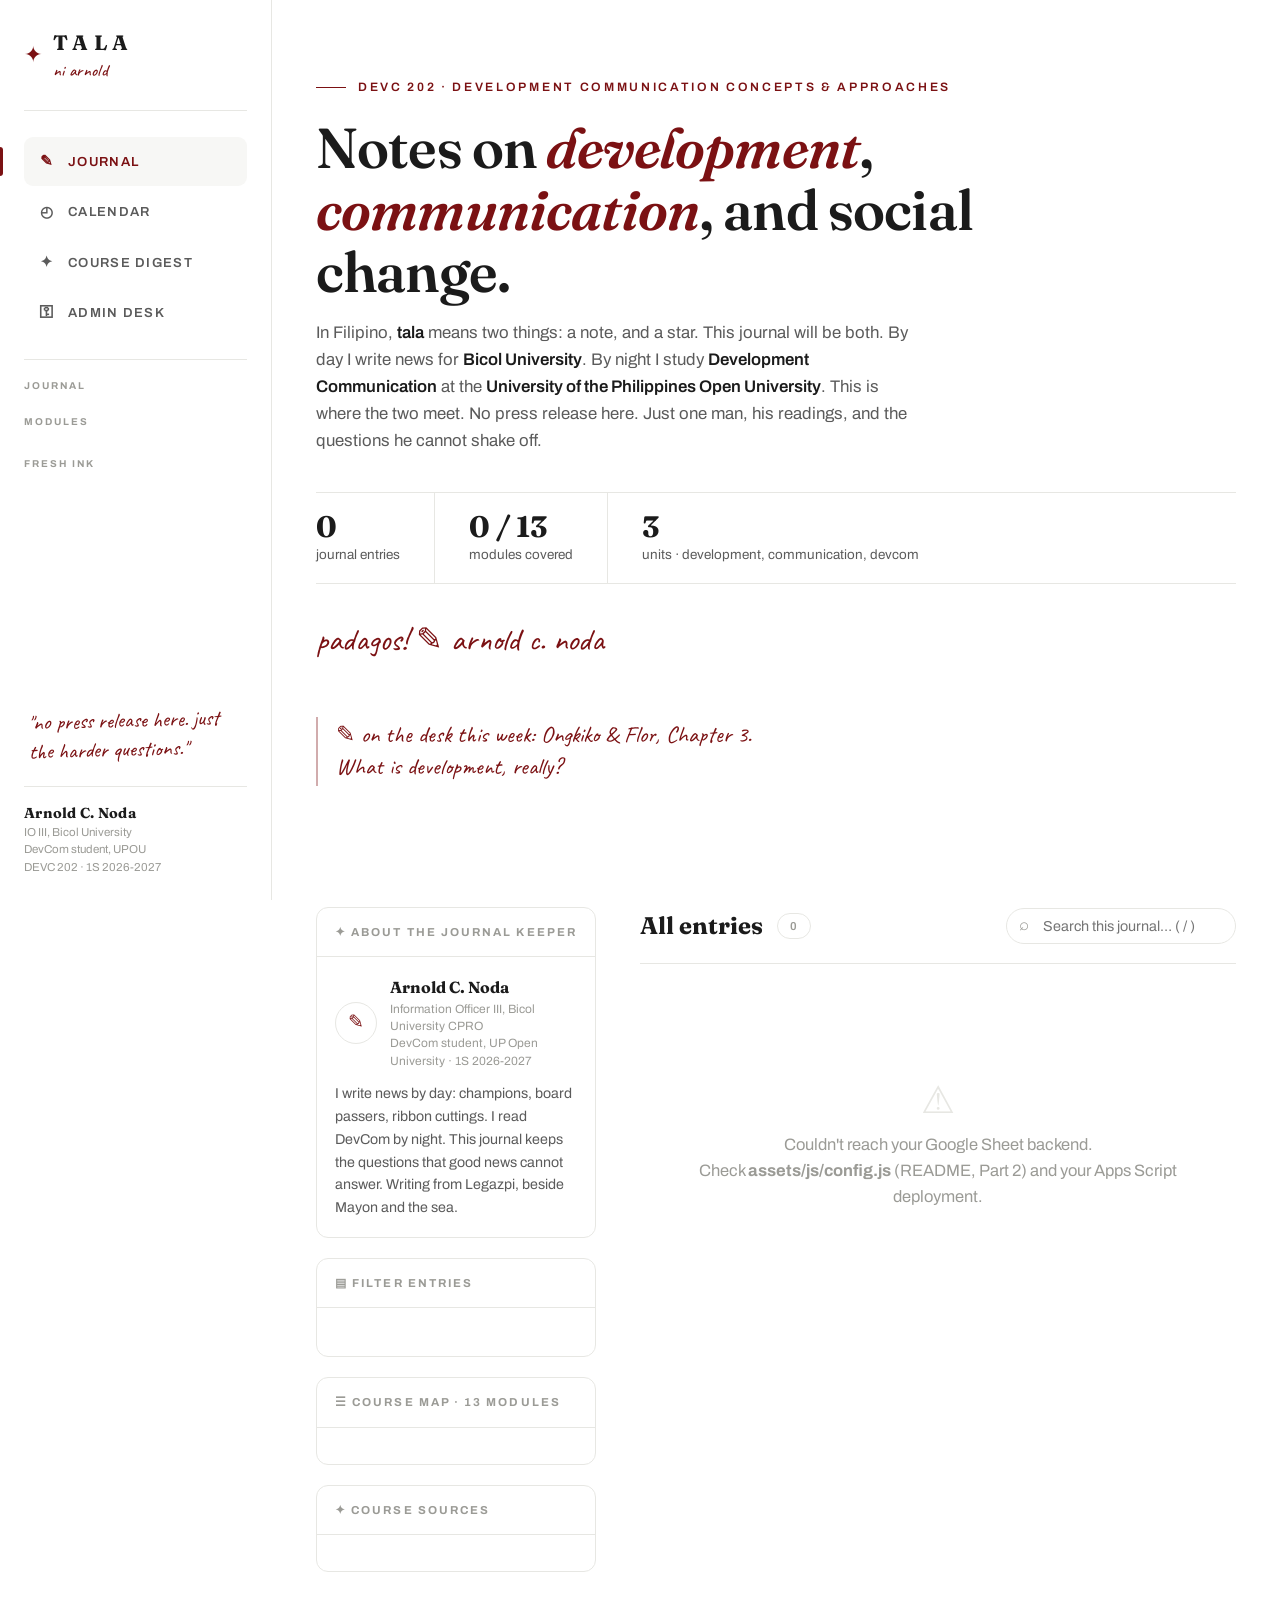
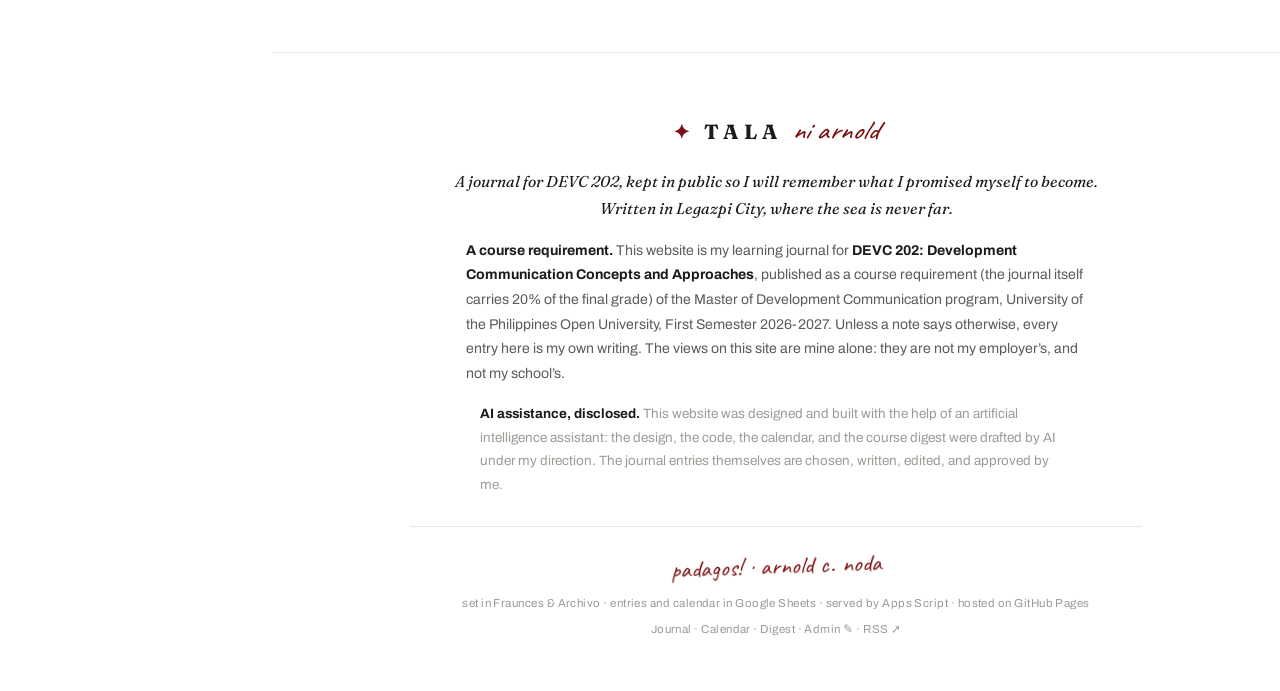
==== index.html @ d60621c0 "Add files via upload" ====
<!DOCTYPE html>
<html lang="en">
<head>
<meta charset="UTF-8">
<meta name="viewport" content="width=device-width, initial-scale=1.0">
<title>TALA ni Arnold · The Learning Journal of Arnold C. Noda</title>
<meta name="description" content="Tala - notes on development, communication and social change. The DEVC 202 learning journal of Arnold C. Noda, DevCom student, UP Open University.">
<meta name="author" content="Arnold C. Noda">
<meta name="theme-color" content="#ffffff">
<meta property="og:type" content="website">
<meta property="og:title" content="TALA ni Arnold · The Learning Journal of Arnold C. Noda">
<meta property="og:description" content="Notes on development, communication and social change. A DEVC 202 journal from Legazpi, beside Mayon and the sea.">
<meta name="twitter:card" content="summary">
<meta name="twitter:title" content="TALA ni Arnold · Arnold C. Noda">
<meta name="twitter:description" content="Notes on development, communication and social change.">
<link rel="icon" href="data:image/svg+xml,%3Csvg xmlns='http://www.w3.org/2000/svg' viewBox='0 0 64 64'%3E%3Ccircle cx='32' cy='32' r='30' fill='%237B1113'/%3E%3Ctext x='32' y='44' font-size='34' text-anchor='middle' fill='%23ffffff'%3E%E2%9C%A6%3C/text%3E%3C/svg%3E">
<link rel="preconnect" href="https://script.google.com">
<link rel="preconnect" href="https://script.googleusercontent.com">
<link rel="preconnect" href="https://fonts.googleapis.com">
<link rel="preconnect" href="https://fonts.gstatic.com" crossorigin>
<link href="https://fonts.googleapis.com/css2?family=Fraunces:ital,opsz,wght@0,9..144,400;0,9..144,600;0,9..144,700;1,9..144,400;1,9..144,600&family=Archivo:wght@400;500;600;700&family=Caveat:wght@500;700&display=swap" rel="stylesheet">
<link rel="stylesheet" href="assets/css/style.css">
</head>
<body>

<div id="reader-progress" class="hidden"><i id="reader-progress-bar"></i></div>

<!-- ================= PERMANENT LEFT SIDEBAR ================= -->
<aside class="rail">
  <a class="wordmark" href="#/">
    <span class="star">✦</span>
    <span>
      <span class="name" id="site-name">TALA</span>
      <span class="sub hand" id="rail-sub">ni arnold</span>
    </span>
  </a>

  <nav class="rail-nav">
    <a href="#/" data-view="journal" class="is-active"><span class="icon">✎</span> Journal</a>
    <a href="#/calendar" data-view="calendar"><span class="icon">◴</span> Calendar</a>
    <a href="course.html"><span class="icon">✦</span> Course digest</a>
    <a href="admin.html"><span class="icon">⚿</span> Admin desk</a>
  </nav>

  <div class="rail-mid">
    <div class="rail-label">Journal</div>
    <div id="rail-units"></div>

    <div class="rail-label" style="margin-top:20px">Modules</div>
    <div class="rail-scroll" id="rail-modules"></div>

    <div class="rail-label" style="margin-top:20px">Fresh ink</div>
    <div id="rail-recent"></div>
  </div>

  <div class="rail-quote" id="rail-quote">"no press release here. just the harder questions."</div>

  <div class="rail-foot">
    <b>Arnold C. Noda</b>
    IO III, Bicol University<br>
    DevCom student, UPOU<br>
    DEVC 202 · 1S 2026-2027
  </div>
</aside>

<div class="main">

  <!-- ================= JOURNAL VIEW ================= -->
  <div id="journal-view">
    <div class="page">
      <section class="hero">
        <div class="kicker" id="hero-kicker">DEVC 202 · Development Communication Concepts &amp; Approaches</div>
        <h1 id="hero-title">Notes on <em>development</em>, <em>communication</em>, and social change.</h1>
        <p class="lede" id="hero-lede">
          In Filipino, <strong>tala</strong> means two things: a note, and a star.
          This journal will be both. By day I write news for <strong>Bicol University</strong>.
          By night I study <strong>Development Communication</strong> at the
          <strong>University of the Philippines Open University</strong>. This is where the two meet.
          No press release here. Just one man, his readings, and the questions he cannot shake off.
        </p>
        <div class="hero-meta">
          <div><b id="stat-entries">0</b>journal entries</div>
          <div><b id="stat-modules">0 / 13</b>modules covered</div>
          <div><b>3</b>units · development, communication, devcom</div>
        </div>
        <span class="signature" id="hero-signature">padagos! ✎ arnold c. noda</span>
        <div class="social-row hidden" id="hero-socials"></div>
        <div class="marginalia" style="max-width:460px" id="hero-note">✎ on the desk this week: Ongkiko &amp; Flor, Chapter 3. What is development, really?</div>
      </section>

      <!-- intro video slot: stays empty unless you set one in the admin's Site settings -->
      <div id="intro-video-slot"></div>

      <div class="demo-banner hidden" id="demo-banner">
        <div class="inner">
          ✎ <b>Demo mode.</b> You're seeing the built-in sample entries. Connect your Google
          Sheet backend to publish your own. See <b>README.md</b>, Part 2 (about 10 minutes).
        </div>
      </div>

      <main class="layout">
        <aside class="sidebar">
          <div class="panel about-card" id="about">
            <div class="panel-head">✦ About the journal keeper</div>
            <div class="panel-body">
              <div class="seal-row">
                <div class="seal-dot">✎</div>
                <div>
                  <div class="who" id="about-who">Arnold C. Noda</div>
                  <div class="role" id="about-role">Information Officer III, Bicol University CPRO<br>DevCom student, UP Open University · 1S 2026-2027</div>
                </div>
              </div>
              <span id="about-text">I write news by day: champions, board passers, ribbon cuttings. I read DevCom
              by night. This journal keeps the questions that good news cannot answer.
              Writing from Legazpi, beside Mayon and the sea.</span>
            </div>
          </div>

          <div class="panel">
            <div class="panel-head">▤ Filter entries</div>
            <div class="panel-body">
              <div class="chip-cloud" id="unit-filters"></div>
              <div style="height:12px"></div>
              <div class="chip-cloud" id="category-filters"></div>
            </div>
          </div>

          <div class="panel" id="course-map">
            <div class="panel-head">☰ Course map · 13 modules</div>
            <div class="panel-body" id="course-map-body"></div>
          </div>

          <div class="panel">
            <div class="panel-head">✦ Course sources</div>
            <div class="panel-body">
              <ul class="sources-list" id="sources-list"></ul>
            </div>
          </div>
        </aside>

        <section>
          <div class="entries-head">
            <h2 id="entries-heading">All entries</h2>
            <span class="count-pill" id="count-pill">0</span>
            <span class="cache-note hidden" id="cache-note">offline copy · will refresh when online</span>
            <div class="search-box">
              <input type="search" id="search" placeholder="Search this journal… ( / )" aria-label="Search entries">
            </div>
          </div>
          <div class="entry-grid" id="entry-grid">
            <div class="skel-card"><div class="skel-line w40"></div><div class="skel-line w80 skel-title"></div><div class="skel-line w95"></div><div class="skel-line w60"></div></div>
            <div class="skel-card"><div class="skel-line w40"></div><div class="skel-line w70 skel-title"></div><div class="skel-line w95"></div><div class="skel-line w50"></div></div>
            <div class="skel-card"><div class="skel-line w40"></div><div class="skel-line w75 skel-title"></div><div class="skel-line w90"></div><div class="skel-line w55"></div></div>
          </div>
        </section>
      </main>
    </div>
  </div>

  <!-- ================= CALENDAR VIEW ================= -->
  <main id="calendar-view" class="hidden">
    <div class="page cal-page">
      <div class="cal-title-row">
        <h1 id="cal-title">My calendar</h1>
      </div>
      <p class="cal-sub" id="cal-sub">
        Deadlines, activities, readings, and everything else this semester throws at me.
        <b>Red</b> is a deadline, <b>gold</b> is a TMA, <b>green</b> is an activity,
        <b>gray</b> is personal. Sign in at the <a href="admin.html">admin desk</a> to add your own.
      </p>
      <div id="calendar-root">
        <div class="loading-wrap"><span class="quill">◴</span><br>Drawing the calendar…</div>
      </div>
    </div>
  </main>

  <!-- ================= READER VIEW ================= -->
  <main class="reader hidden" id="reader-view"></main>

  <!-- ================= COLOPHON ================= -->
  <footer class="site-footer simple">
    <div class="fine-wrap">
      <div class="fine-brand"><span class="f-star">✦</span> <b>TALA</b> <em class="f-ni">ni arnold</em>
        <span class="social-row hidden" id="footer-socials"></span>
      </div>
      <p class="fine-line" id="footer-text">A journal for DEVC 202, kept in public so I will remember what I promised
      myself to become. Written in Legazpi City, where the sea is never far.</p>
      <p class="fine-line" id="footer-req">
        <strong>A course requirement.</strong> This website is my learning journal for
        <strong>DEVC 202: Development Communication Concepts and Approaches</strong>, published as a course
        requirement (the journal itself carries 20% of the final grade) of the Master of Development
        Communication program, University of the Philippines Open University, First Semester 2026-2027.
        Unless a note says otherwise, every entry here is my own writing. The views on this site are mine
        alone: they are not my employer&rsquo;s, and not my school&rsquo;s.
      </p>
      <p class="fine-line ai" id="footer-ai">
        <strong>AI assistance, disclosed.</strong> This website was designed and built with the help of an
        artificial intelligence assistant: the design, the code, the calendar, and the course digest were
        drafted by AI under my direction. The journal entries themselves are chosen, written, edited, and
        approved by me.
      </p>
      <div class="fine-legal">
        <span class="foot-sig">padagos! · arnold c. noda</span>
        <span>set in Fraunces &amp; Archivo · entries and calendar in Google Sheets · served by Apps Script · hosted on GitHub Pages</span>
        <span class="fine-links">
          <a href="#/">Journal</a> · <a href="#/calendar">Calendar</a> ·
          <a href="course.html">Digest</a> · <a href="admin.html">Admin ✎</a>
          <a href="#" id="rss-link" class="hidden" target="_blank" rel="noopener">· RSS ➚</a>
        </span>
      </div>
    </div>
  </footer>

</div><!-- /main -->

<div class="toast" id="toast"></div>

<script src="assets/js/config.js"></script>
<script src="assets/js/seed-data.js"></script>
<script src="assets/js/markdown.js"></script>
<script src="assets/js/calendar.js"></script>
<script src="assets/js/journal.js"></script>
</body>
</html>
---- assets/css/style.css ----
/* ==========================================================================
   TALA - the learning journal of Arnold C. Noda
   Minimalist edition v2: white canvas, permanent left rail, calendar.
   ========================================================================== */

:root {
  --maroon:      #7B1113;
  --maroon-dark: #5C0C0E;
  --green:       #2e6b4f;   /* functional: published, activity events */
  --gold:        #b18a3e;   /* functional: drafts, TMA events */

  --paper:       #ffffff;
  --paper-card:  #ffffff;
  --ink:         #1b1b1b;
  --ink-soft:    #5b5b5b;
  --ink-faint:   #9b9b96;
  --rule:        #e7e7e3;
  --wash:        #f7f7f5;

  --serif: 'Fraunces', Georgia, 'Iowan Old Style', 'Times New Roman', serif;
  --sans:  'Archivo', 'Segoe UI', 'Helvetica Neue', Arial, sans-serif;
  --hand:  'Caveat', 'Segoe Script', cursive;

  --radius: 12px;
  --maxw: 1160px;
  --rail-w: 272px;
}

* { box-sizing: border-box; }

html { scroll-behavior: smooth; }

body {
  margin: 0;
  color: var(--ink);
  font-family: var(--sans);
  font-size: 16.5px;
  line-height: 1.6;
  background: var(--paper);
  min-height: 100vh;
  -webkit-font-smoothing: antialiased;
}

img { max-width: 100%; }

::selection { background: rgba(123,17,19,.12); }

a { color: var(--maroon); text-decoration-color: rgba(123,17,19,.3); }
a:hover { color: var(--maroon-dark); text-decoration-color: currentColor; }

/* ==========================================================================
   PERMANENT LEFT RAIL
   ========================================================================== */
.rail {
  position: fixed;
  top: 0; left: 0; bottom: 0;
  width: var(--rail-w);
  background: var(--paper);
  border-right: 1px solid var(--rule);
  display: flex;
  flex-direction: column;
  padding: 26px 24px 24px;
  z-index: 60;
  overflow-y: auto;
  scrollbar-width: thin;
  scrollbar-color: var(--rule) transparent;
}
.main { margin-left: var(--rail-w); min-width: 0; }

.rail .wordmark {
  display: flex;
  align-items: center;
  gap: 11px;
  text-decoration: none;
  color: var(--ink);
  padding-bottom: 26px;
  border-bottom: 1px solid var(--rule);
}
.rail .wordmark .star { font-size: 22px; color: var(--maroon); line-height: 1; }
.rail .wordmark .name {
  font-family: var(--serif);
  font-weight: 700;
  font-size: 1.3rem;
  letter-spacing: .26em;
  display: block;
}
.rail .wordmark .sub {
  display: block;
  font-size: .6rem;
  letter-spacing: .12em;
  text-transform: uppercase;
  color: var(--ink-faint);
  margin-top: 3px;
}

.rail-nav { display: flex; flex-direction: column; gap: 2px; margin-top: 26px; }
.rail-nav a {
  display: flex;
  align-items: center;
  gap: 12px;
  text-decoration: none;
  color: var(--ink-soft);
  font-size: .82rem;
  letter-spacing: .1em;
  text-transform: uppercase;
  font-weight: 600;
  padding: 12px 14px;
  border-radius: 9px;
  position: relative;
  transition: color .15s ease, background .15s ease;
}
.rail-nav a .icon { width: 18px; text-align: center; font-size: .95rem; }
.rail-nav a:hover { color: var(--maroon); background: var(--wash); }
.rail-nav a.is-active { color: var(--maroon); background: var(--wash); }
.rail-nav a.is-active::before {
  content: '';
  position: absolute;
  left: -24px; top: 10px; bottom: 10px;
  width: 3px;
  background: var(--maroon);
  border-radius: 0 3px 3px 0;
}
.rail-nav a.admin-link { color: var(--maroon); }

.rail-quote {
  margin-top: auto;
  padding-top: 26px;
  font-family: var(--hand);
  font-size: 1.35rem;
  color: var(--maroon);
  transform: rotate(-1.5deg);
  line-height: 1.35;
  padding-left: 4px;
}

.rail-foot {
  margin-top: 22px;
  padding-top: 16px;
  border-top: 1px solid var(--rule);
  font-size: .72rem;
  color: var(--ink-faint);
  line-height: 1.5;
}
.rail-foot b {
  display: block;
  font-family: var(--serif);
  font-size: .9rem;
  color: var(--ink);
  letter-spacing: .02em;
}

/* --------------------------------------------------------------------------
   Rail navigation sections (units, modules, recent entries)
   -------------------------------------------------------------------------- */
.rail-mid {
  margin-top: 22px;
  padding-top: 18px;
  border-top: 1px solid var(--rule);
}
.rail-label {
  font-size: .62rem;
  letter-spacing: .2em;
  text-transform: uppercase;
  color: var(--ink-faint);
  font-weight: 700;
  margin-bottom: 7px;
}
.rail-link {
  display: flex;
  align-items: baseline;
  gap: 9px;
  width: calc(100% + 16px);
  margin: 0 -8px;
  text-align: left;
  background: none;
  border: none;
  padding: 5px 8px;
  border-radius: 7px;
  font-family: var(--sans);
  font-size: .84rem;
  color: var(--ink-soft);
  cursor: pointer;
  transition: background .12s ease, color .12s ease;
}
.rail-link:hover { background: var(--wash); color: var(--ink); }
.rail-link.is-active { background: var(--wash); color: var(--maroon); font-weight: 600; }
.rail-link .mnum {
  font-family: var(--serif);
  font-weight: 700;
  font-size: .76rem;
  color: var(--ink-faint);
  min-width: 16px;
  text-align: right;
}
.rail-link.is-active .mnum { color: var(--maroon); }
.rail-link .rn { margin-left: auto; font-size: .68rem; color: var(--maroon); font-weight: 700; }
.rail-unit-mini {
  font-size: .58rem;
  letter-spacing: .17em;
  text-transform: uppercase;
  color: var(--ink-faint);
  font-weight: 700;
  margin: 10px 0 3px;
}
.rail-unit-mini:first-child { margin-top: 0; }
.rail-scroll {
  max-height: 34vh;
  overflow-y: auto;
  margin: 0 -8px;
  padding: 0 8px;
  scrollbar-width: thin;
  scrollbar-color: var(--rule) transparent;
}
.rail-scroll::-webkit-scrollbar { width: 4px; }
.rail-scroll::-webkit-scrollbar-thumb { background: var(--rule); border-radius: 4px; }
.rail-recent-item {
  display: block;
  text-decoration: none;
  padding: 8px 0;
  border-bottom: 1px solid var(--rule);
}
.rail-recent-item:last-child { border-bottom: none; }
.rail-recent-item .t {
  font-family: var(--serif);
  font-size: .87rem;
  font-weight: 600;
  color: var(--ink);
  line-height: 1.35;
  display: block;
  transition: color .12s ease;
}
.rail-recent-item:hover .t { color: var(--maroon); }
.rail-recent-item .d { font-size: .68rem; color: var(--ink-faint); }
.rail-recent-empty { font-size: .78rem; color: var(--ink-faint); }

/* --------------------------------------------------------------------------
   Content column
   -------------------------------------------------------------------------- */
.page {
  max-width: var(--maxw);
  margin: 0 auto;
  padding: 0 44px;
}
@media (max-width: 1200px) { .page { padding: 0 28px; } }

/* --------------------------------------------------------------------------
   Hero
   -------------------------------------------------------------------------- */
.hero { padding: 78px 0 44px; }
.hero .kicker {
  font-size: .76rem;
  letter-spacing: .22em;
  text-transform: uppercase;
  color: var(--maroon);
  font-weight: 600;
  display: flex;
  align-items: center;
  gap: 12px;
}
.hero .kicker::before {
  content: '';
  width: 30px; height: 1px;
  background: var(--maroon);
  display: inline-block;
}
.hero h1 {
  font-family: var(--serif);
  font-weight: 600;
  font-size: clamp(2.4rem, 4.4vw, 3.6rem);
  line-height: 1.1;
  margin: 20px 0 14px;
  max-width: 19ch;
  letter-spacing: -0.015em;
}
.hero h1 em { color: var(--maroon); font-style: italic; }
.hero .lede { max-width: 60ch; color: var(--ink-soft); font-size: 1.05rem; }
.hero .lede strong { color: var(--ink); font-weight: 600; }
.hero-meta {
  display: flex;
  flex-wrap: wrap;
  margin-top: 38px;
  border-top: 1px solid var(--rule);
  border-bottom: 1px solid var(--rule);
}
.hero-meta > div {
  padding: 18px 34px 18px 0;
  margin-right: 34px;
  border-right: 1px solid var(--rule);
  font-size: .84rem;
  color: var(--ink-soft);
}
.hero-meta > div:last-child { border-right: none; margin-right: 0; }
.hero-meta b {
  display: block;
  font-family: var(--serif);
  font-size: 1.85rem;
  font-weight: 700;
  color: var(--ink);
  line-height: 1.1;
}
.signature {
  font-family: var(--hand);
  font-size: 2rem;
  color: var(--maroon);
  margin-top: 30px;
  transform: rotate(-2deg);
  display: inline-block;
}

/* demo-mode notice */
.demo-banner { margin: 0 0 10px; }
.demo-banner .inner {
  border: 1px dashed #d8cba4;
  border-radius: 10px;
  padding: 12px 18px;
  font-size: .87rem;
  color: #7a6a3c;
  background: var(--paper);
}
.demo-banner b { color: #5d5028; }

/* --------------------------------------------------------------------------
   Journal layout (filters + entries)
   -------------------------------------------------------------------------- */
.layout {
  margin: 26px 0 80px;
  display: grid;
  grid-template-columns: 280px 1fr;
  gap: 44px;
  align-items: start;
}
@media (max-width: 1050px) { .layout { grid-template-columns: 1fr; } }

.panel {
  background: var(--paper-card);
  border: 1px solid var(--rule);
  border-radius: var(--radius);
}
.panel .panel-head {
  padding: 15px 18px;
  border-bottom: 1px solid var(--rule);
  font-size: .72rem;
  letter-spacing: .18em;
  text-transform: uppercase;
  font-weight: 700;
  color: var(--ink-faint);
  display: flex;
  align-items: center;
  gap: 8px;
}
.panel .panel-body { padding: 18px; }

.sidebar { display: grid; gap: 20px; position: sticky; top: 30px; }
@media (max-width: 1050px) { .sidebar { position: static; } }

.unit-block + .unit-block { margin-top: 16px; padding-top: 14px; border-top: 1px solid var(--rule); }
.unit-block .unit-title {
  font-family: var(--serif);
  font-weight: 600;
  font-size: .95rem;
  color: var(--ink);
  margin-bottom: 8px;
  display: flex;
  justify-content: space-between;
  align-items: baseline;
}
.unit-block .unit-title .count { font-family: var(--sans); font-size: .68rem; color: var(--ink-faint); font-weight: 600; }
.module-row {
  display: flex;
  align-items: baseline;
  gap: 10px;
  padding: 6px 8px;
  margin: 0 -8px;
  border-radius: 8px;
  font-size: .85rem;
  color: var(--ink-soft);
  cursor: pointer;
  border: none;
  background: none;
  width: calc(100% + 16px);
  text-align: left;
  transition: background .12s ease, color .12s ease;
}
.module-row:hover { background: var(--wash); color: var(--ink); }
.module-row.is-active { background: var(--wash); color: var(--maroon); font-weight: 600; }
.module-row .mnum { font-family: var(--serif); font-weight: 700; color: var(--ink-faint); min-width: 20px; text-align: right; }
.module-row.is-active .mnum { color: var(--maroon); }
.module-row .has-notes { color: var(--maroon); font-weight: 600; }

.chip-cloud { display: flex; flex-wrap: wrap; gap: 8px; }
.chip {
  border: 1px solid var(--rule);
  background: var(--paper);
  color: var(--ink-soft);
  font-size: .76rem;
  padding: 5px 13px;
  border-radius: 999px;
  cursor: pointer;
  transition: all .12s ease;
  font-family: var(--sans);
}
.chip:hover { border-color: var(--ink-faint); color: var(--ink); }
.chip.is-active { border-color: var(--maroon); color: var(--maroon); font-weight: 600; }

.sources-list { margin: 0; padding-left: 0; list-style: none; }
.sources-list li { font-size: .83rem; color: var(--ink-soft); padding: 9px 0 9px 22px; border-bottom: 1px solid var(--rule); position: relative; }
.sources-list li:last-child { border-bottom: none; }
.sources-list li::before { content: '✦'; position: absolute; left: 2px; top: 9px; color: var(--maroon); font-size: .7rem; }
.sources-list .note { display: block; font-size: .75rem; color: var(--ink-faint); margin-top: 2px; }

.about-card .panel-body { font-size: .89rem; color: var(--ink-soft); }
.seal-row { display: flex; gap: 13px; align-items: center; margin-bottom: 12px; }
.seal-dot {
  width: 42px; height: 42px; flex: none;
  border-radius: 50%;
  border: 1px solid var(--rule);
  color: var(--maroon);
  display: grid; place-items: center;
  font-size: 19px;
}
.about-card .who { font-family: var(--serif); font-weight: 700; color: var(--ink); font-size: 1rem; }
.about-card .role { font-size: .75rem; color: var(--ink-faint); line-height: 1.45; }

/* --------------------------------------------------------------------------
   Entries
   -------------------------------------------------------------------------- */
.entries-head {
  display: flex;
  align-items: center;
  gap: 14px;
  flex-wrap: wrap;
  margin-bottom: 26px;
  padding-bottom: 18px;
  border-bottom: 1px solid var(--rule);
}
.entries-head h2 { font-family: var(--serif); font-size: 1.5rem; margin: 0; font-weight: 700; }
.entries-head .count-pill {
  font-size: .72rem;
  color: var(--ink-faint);
  padding: 3px 12px;
  border: 1px solid var(--rule);
  border-radius: 999px;
  letter-spacing: .08em;
  font-weight: 600;
}
.search-box { margin-left: auto; position: relative; }
.search-box input {
  font-family: var(--sans);
  font-size: .9rem;
  padding: 9px 14px 9px 36px;
  border-radius: 999px;
  border: 1px solid var(--rule);
  background: var(--paper);
  width: 230px;
  color: var(--ink);
  outline: none;
  transition: border-color .15s ease;
}
.search-box input:focus { border-color: var(--maroon); }
.search-box::before {
  content: '⌕';
  position: absolute;
  left: 13px; top: 50%;
  transform: translateY(-52%);
  color: var(--ink-faint);
  font-size: 1.05rem;
}

.entry-grid { display: grid; gap: 34px; }

.entry-card {
  display: block;
  text-decoration: none;
  color: inherit;
  padding-bottom: 30px;
  border-bottom: 1px solid var(--rule);
}
.entry-card:last-child { border-bottom: none; padding-bottom: 6px; }
.entry-card:hover h3 { color: var(--maroon); }

.entry-card .meta-row {
  display: flex;
  gap: 16px;
  flex-wrap: wrap;
  align-items: baseline;
  font-size: .72rem;
  letter-spacing: .07em;
  text-transform: uppercase;
  margin-bottom: 10px;
}
.badge { font-weight: 700; letter-spacing: .07em; }
.badge.unit     { color: var(--maroon); }
.badge.module   { color: var(--ink-soft); font-weight: 500; }
.badge.category { color: var(--ink-soft); font-weight: 500; }
.badge.draft    { color: var(--ink-faint); }
.entry-card .date { color: var(--ink-faint); margin-left: auto; font-weight: 500; letter-spacing: normal; }

.entry-card h3 {
  font-family: var(--serif);
  font-size: 1.55rem;
  font-weight: 700;
  line-height: 1.25;
  margin: 0 0 8px;
  letter-spacing: -0.008em;
  transition: color .15s ease;
}
.entry-card .excerpt { color: var(--ink-soft); font-size: .95rem; margin: 0 0 12px; max-width: 68ch; }
.entry-card .foot { display: flex; align-items: center; gap: 10px; font-size: .78rem; color: var(--ink-faint); }
.entry-card .foot .tags { display: flex; gap: 8px; flex-wrap: wrap; }
.entry-card .foot .tag::before { content: '#'; margin-right: 1px; }
.entry-card .read-more { margin-left: auto; color: var(--maroon); font-weight: 600; letter-spacing: .03em; }

.empty-state { text-align: center; padding: 80px 30px; color: var(--ink-faint); border: none; }
.empty-state .big { font-size: 2.4rem; color: var(--rule); }

/* --------------------------------------------------------------------------
   Reader view
   -------------------------------------------------------------------------- */
.reader { max-width: 720px; margin: 0 auto; padding: 60px 24px 90px; }
.reader .back-link {
  display: inline-flex;
  gap: 8px;
  align-items: center;
  font-size: .78rem;
  letter-spacing: .1em;
  text-transform: uppercase;
  font-weight: 700;
  color: var(--ink-faint);
  text-decoration: none;
  margin-bottom: 30px;
  transition: color .15s ease;
}
.reader .back-link:hover { color: var(--maroon); }
.reader h1.title {
  font-family: var(--serif);
  font-size: clamp(2rem, 3.8vw, 2.8rem);
  font-weight: 700;
  line-height: 1.15;
  margin: 16px 0 10px;
  letter-spacing: -0.012em;
}
.reader .meta-row {
  display: flex; flex-wrap: wrap;
  gap: 16px; align-items: baseline;
  font-size: .73rem; text-transform: uppercase;
  letter-spacing: .07em; color: var(--ink-faint);
  padding-bottom: 28px;
  border-bottom: 1px solid var(--rule);
}
.reader-body {
  font-family: var(--serif);
  font-size: 1.14rem;
  line-height: 1.88;
  color: #262626;
  margin-top: 34px;
}
.reader-body > p:first-of-type::first-letter {
  font-size: 3.5em;
  float: left;
  line-height: .78;
  padding: 7px 10px 0 0;
  color: var(--maroon);
  font-weight: 700;
}
.reader-body h3, .reader-body h4, .reader-body h5 { font-family: var(--serif); color: var(--ink); margin: 1.8em 0 .5em; line-height: 1.3; }
.reader-body blockquote {
  margin: 2em 0;
  padding: 0 0 0 22px;
  border-left: 2px solid var(--maroon);
  color: var(--ink-soft);
  font-style: italic;
}
.reader-body blockquote p { margin: .4em 0; }
.reader-body ul { padding-left: 1.4em; }
.reader-body li { margin: .35em 0; }
.reader-body code { font-family: 'SF Mono', Menlo, Consolas, monospace; font-size: .85em; background: var(--wash); padding: 2px 6px; border-radius: 6px; }
.reader-body hr { border: none; border-top: 1px solid var(--rule); margin: 2.6em 0; }
.reader-body img { border-radius: 8px; }

.marginalia {
  font-family: var(--hand);
  font-size: 1.45rem;
  color: var(--maroon);
  border-left: 2px solid rgba(123,17,19,.35);
  padding: 2px 0 2px 18px;
  transform: rotate(-.5deg);
  margin: 2.2em 0;
  line-height: 1.4;
}
.reader .tags-row { margin-top: 30px; padding-top: 18px; border-top: 1px solid var(--rule); font-size: .82rem; color: var(--ink-faint); }
.reader .tags-row .tag { margin-right: 12px; }
.reader .tags-row .tag::before { content: '#'; }

/* ==========================================================================
   CALENDAR VIEW
   ========================================================================== */
.cal-page { padding: 60px 0 90px; }
.cal-title-row { display: flex; align-items: baseline; gap: 16px; flex-wrap: wrap; margin-bottom: 6px; }
.cal-title-row h1 { font-family: var(--serif); font-size: 2.1rem; margin: 0; font-weight: 700; letter-spacing: -0.01em; }
.cal-sub { color: var(--ink-soft); font-size: .92rem; max-width: 62ch; }
.cal-sub b { color: var(--ink); }

.cal-wrap {
  display: grid;
  grid-template-columns: 1fr 310px;
  gap: 40px;
  margin-top: 30px;
  align-items: start;
}
@media (max-width: 1050px) { .cal-wrap { grid-template-columns: 1fr; } }

.cal-toolbar { display: flex; align-items: center; gap: 8px; margin-bottom: 14px; }
.cal-toolbar .month-label { font-family: var(--serif); font-size: 1.3rem; font-weight: 700; margin: 0 8px 0 0; }
.cal-nav-btn {
  width: 34px; height: 34px;
  display: grid; place-items: center;
  border: 1px solid var(--rule);
  background: var(--paper);
  border-radius: 8px;
  cursor: pointer;
  color: var(--ink-soft);
  font-size: 1rem;
  transition: all .12s ease;
}
.cal-nav-btn:hover { border-color: var(--maroon); color: var(--maroon); }
.cal-today-btn { margin-left: auto; }

.cal-legend { display: flex; gap: 16px; flex-wrap: wrap; margin: 12px 0 0; font-size: .72rem; color: var(--ink-faint); }
.cal-legend span { display: inline-flex; align-items: center; gap: 6px; }
.legend-dot { width: 9px; height: 9px; border-radius: 3px; display: inline-block; }

.cal-grid {
  border-top: 1px solid var(--rule);
  border-left: 1px solid var(--rule);
  display: grid;
  grid-template-columns: repeat(7, 1fr);
}
.cal-dow {
  font-size: .66rem;
  letter-spacing: .16em;
  text-transform: uppercase;
  color: var(--ink-faint);
  font-weight: 700;
  padding: 10px 8px;
  border-right: 1px solid var(--rule);
  border-bottom: 1px solid var(--rule);
  text-align: center;
  background: var(--wash);
}
.cal-day {
  min-height: 96px;
  padding: 7px 7px 6px;
  border-right: 1px solid var(--rule);
  border-bottom: 1px solid var(--rule);
  cursor: pointer;
  position: relative;
  transition: background .12s ease;
}
.cal-day:hover { background: var(--wash); }
.cal-day.dim { opacity: .32; }
.cal-day.is-selected { background: var(--wash); box-shadow: inset 0 0 0 1.5px var(--maroon); }
.cal-day .num { font-size: .8rem; color: var(--ink-soft); font-weight: 500; }
.cal-day.is-today .num {
  display: inline-grid;
  place-items: center;
  width: 24px; height: 24px;
  border-radius: 50%;
  background: var(--maroon);
  color: #fff;
  font-weight: 700;
}
.cal-events { margin-top: 5px; display: grid; gap: 3px; }
.ev-pill {
  font-size: .66rem;
  line-height: 1.35;
  padding: 2px 6px;
  border-radius: 5px;
  background: var(--wash);
  border-left: 2.5px solid var(--ink-faint);
  white-space: nowrap;
  overflow: hidden;
  text-overflow: ellipsis;
  color: var(--ink-soft);
}
.cal-day.is-selected .ev-pill { background: #fff; }
.ev-pill.t-deadline { border-left-color: var(--maroon); }
.ev-pill.t-tma      { border-left-color: var(--gold); }
.ev-pill.t-activity { border-left-color: var(--green); }
.ev-pill.t-personal { border-left-color: #7c7c76; }
.ev-more { font-size: .62rem; color: var(--ink-faint); padding-left: 4px; }

/* day panel & upcoming */
.day-panel h3, .upcoming-panel h3 {
  font-family: var(--serif);
  font-size: 1.05rem;
  margin: 0 0 4px;
  font-weight: 700;
}
.day-panel .why, .upcoming-panel .why { font-size: .74rem; color: var(--ink-faint); }
.day-list { display: grid; gap: 10px; margin-top: 16px; }
.ev-item {
  border-left: 2.5px solid var(--ink-faint);
  padding: 4px 0 4px 12px;
  position: relative;
}
.ev-item.t-deadline { border-left-color: var(--maroon); }
.ev-item.t-tma      { border-left-color: var(--gold); }
.ev-item.t-activity { border-left-color: var(--green); }
.ev-item.t-personal { border-left-color: #7c7c76; }
.ev-item .t { font-weight: 600; font-size: .92rem; color: var(--ink); }
.ev-item .n { font-size: .8rem; color: var(--ink-soft); }
.ev-item .meta { font-size: .7rem; color: var(--ink-faint); text-transform: uppercase; letter-spacing: .08em; margin-top: 2px; }
.ev-item .row-actions { margin-top: 6px; }
.ev-none { color: var(--ink-faint); font-size: .87rem; padding: 18px 0; }

.upcoming-panel { margin-top: 26px; }
.up-item { display: flex; gap: 12px; padding: 10px 0; border-bottom: 1px solid var(--rule); font-size: .86rem; align-items: baseline; }
.up-item:last-child { border-bottom: none; }
.up-item .d {
  font-family: var(--serif);
  font-weight: 700;
  color: var(--maroon);
  min-width: 46px;
  text-align: center;
  line-height: 1.15;
}
.up-item .d small { display: block; font-family: var(--sans); font-size: .62rem; letter-spacing: .1em; text-transform: uppercase; color: var(--ink-faint); font-weight: 600; }
.up-item .t { color: var(--ink); font-weight: 500; }
.up-item .ty { font-size: .66rem; color: var(--ink-faint); text-transform: uppercase; letter-spacing: .08em; }

/* event form */
.ev-form { margin-top: 18px; padding-top: 16px; border-top: 1px dashed var(--rule); }
.ev-form .hint-edit { font-size: .76rem; color: var(--ink-faint); margin-bottom: 10px; }
.scope-row { display: flex; align-items: center; gap: 8px; font-size: .82rem; color: var(--ink-soft); margin: 4px 0 12px; }
.scope-row input { width: auto; }
.cal-foot-note { font-size: .74rem; color: var(--ink-faint); margin-top: 18px; }

/* --------------------------------------------------------------------------
   Footer
   -------------------------------------------------------------------------- */
.site-footer { border-top: 1px solid var(--rule); }
.site-footer .wrap {
  max-width: var(--maxw);
  margin: 0 auto;
  padding: 52px 24px 40px;
  display: grid;
  grid-template-columns: 1.4fr 1fr 1fr;
  gap: 38px;
}
@media (max-width: 820px) { .site-footer .wrap { grid-template-columns: 1fr; padding: 44px 28px 36px; } }
.site-footer h4 { font-size: .72rem; letter-spacing: .2em; text-transform: uppercase; color: var(--ink-faint); margin: 0 0 14px; }
.site-footer .brand { font-family: var(--serif); font-size: 1.5rem; font-weight: 700; letter-spacing: .26em; color: var(--ink); }
.site-footer p { font-size: .88rem; color: var(--ink-soft); margin: 12px 0 0; }
.site-footer ul { list-style: none; padding: 0; margin: 0; }
.site-footer li { margin: 8px 0; font-size: .87rem; color: var(--ink-soft); }
.site-footer a { color: var(--ink-soft); text-decoration: none; }
.site-footer a:hover { color: var(--maroon); }
.foot-sig { font-family: var(--hand); font-size: 1.65rem; color: var(--maroon); transform: rotate(-2deg); display: inline-block; margin-top: 16px; }
.colophon { border-top: 1px solid var(--rule); text-align: center; font-size: .72rem; letter-spacing: .05em; color: var(--ink-faint); padding: 16px 24px 22px; }

/* ==========================================================================
   RESPONSIVE: rail becomes a top bar
   ========================================================================== */
@media (max-width: 980px) {
  .rail {
    position: sticky;
    top: 0;
    width: 100%;
    height: auto;
    border-right: none;
    border-bottom: 1px solid var(--rule);
    flex-direction: row;
    align-items: center;
    gap: 18px;
    padding: 12px 18px;
  }
  .rail .wordmark { padding-bottom: 0; border-bottom: none; }
  .rail .wordmark .sub { display: none; }
  .rail .wordmark .name { font-size: 1.1rem; }
  .rail-nav {
    flex-direction: row;
    margin-top: 0;
    margin-left: auto;
    overflow-x: auto;
    scrollbar-width: none;
  }
  .rail-nav::-webkit-scrollbar { display: none; }
  .rail-nav a { padding: 8px 11px; white-space: nowrap; }
  .rail-nav a.is-active::before { display: none; }
  .rail-quote, .rail-foot, .rail-mid { display: none; }
  .rail { overflow-y: visible; }
  .main { margin-left: 0; }
  .page { padding: 0 20px; }
  .hero { padding-top: 48px; }
}

/* ==========================================================================
   ADMIN (admin.html has its own shell, not the rail)
   ========================================================================== */
.admin-shell { max-width: var(--maxw); margin: 0 auto; padding: 40px 24px 90px; }

.login-card { max-width: 420px; margin: 80px auto; text-align: center; padding: 44px 38px; }
.login-card .lock {
  width: 54px; height: 54px;
  margin: 0 auto 20px;
  border-radius: 50%;
  border: 1px solid var(--rule);
  color: var(--maroon);
  display: grid; place-items: center;
  font-size: 23px;
}
.login-card h1 { font-family: var(--serif); font-size: 1.6rem; margin: 0 0 8px; }
.login-card p { color: var(--ink-soft); font-size: .9rem; margin: 0 0 24px; }

.field { text-align: left; margin-bottom: 15px; }
.field label { display: block; font-size: .7rem; font-weight: 700; letter-spacing: .13em; text-transform: uppercase; color: var(--ink-faint); margin-bottom: 7px; }
.field input, .field select, .field textarea {
  width: 100%;
  font-family: var(--sans);
  font-size: .94rem;
  color: var(--ink);
  background: var(--paper);
  border: 1px solid var(--rule);
  border-radius: 9px;
  padding: 10px 13px;
  outline: none;
  transition: border-color .15s ease;
}
.field input:focus, .field select:focus, .field textarea:focus { border-color: var(--maroon); }
.field input[type="checkbox"] { width: auto; }
.field textarea { resize: vertical; line-height: 1.6; font-family: 'SF Mono', Menlo, Consolas, monospace; font-size: .87rem; }
.field .hint { font-size: .73rem; color: var(--ink-faint); margin-top: 6px; }
.field-row { display: grid; grid-template-columns: 1fr 1fr; gap: 14px; }
.field-row.three { grid-template-columns: 1fr 1fr 1fr; }
@media (max-width: 700px) { .field-row, .field-row.three { grid-template-columns: 1fr; } }

.btn {
  font-family: var(--sans);
  font-weight: 600;
  font-size: .82rem;
  letter-spacing: .07em;
  text-transform: uppercase;
  border: 1px solid transparent;
  border-radius: 9px;
  padding: 11px 22px;
  cursor: pointer;
  transition: all .15s ease;
  text-decoration: none;
  display: inline-flex;
  align-items: center;
  gap: 8px;
  background: var(--paper);
}
.btn.maroon { background: var(--maroon); color: #fff; border-color: var(--maroon); }
.btn.maroon:hover { background: var(--maroon-dark); border-color: var(--maroon-dark); }
.btn.green { background: var(--green); color: #fff; border-color: var(--green); }
.btn.green:hover { background: #245a42; }
.btn.ghost { color: var(--ink-soft); border-color: var(--rule); }
.btn.ghost:hover { border-color: var(--maroon); color: var(--maroon); }
.btn.gold { background: var(--paper); color: var(--ink); border-color: var(--rule); }
.btn.gold:hover { border-color: var(--ink); }
.btn.small { padding: 7px 13px; font-size: .72rem; }
.btn:disabled { opacity: .5; cursor: not-allowed; }

.admin-topbar { display: flex; align-items: center; gap: 14px; flex-wrap: wrap; margin-bottom: 26px; }
.admin-topbar h1 { font-family: var(--serif); font-size: 1.7rem; margin: 0; }
.conn-dot { width: 8px; height: 8px; border-radius: 50%; display: inline-block; margin-right: 6px; background: var(--ink-faint); }
.conn-ok .conn-dot { background: var(--green); }
.conn-bad .conn-dot { background: #b0443c; }
.conn-label { font-size: .78rem; color: var(--ink-faint); }
.admin-topbar .spacer { flex: 1; }

.admin-table { width: 100%; border-collapse: collapse; font-size: .89rem; }
.admin-table th { text-align: left; font-size: .66rem; letter-spacing: .15em; text-transform: uppercase; color: var(--ink-faint); padding: 12px 14px; border-bottom: 1px solid var(--rule); }
.admin-table td { padding: 14px; border-bottom: 1px solid var(--rule); vertical-align: middle; }
.admin-table tr:hover td { background: var(--wash); }
.admin-table .t-title { font-family: var(--serif); font-weight: 700; color: var(--ink); }
.admin-table .t-sub { font-size: .75rem; color: var(--ink-faint); }
.status-pill { display: inline-block; font-size: .68rem; font-weight: 700; letter-spacing: .1em; text-transform: uppercase; padding: 4px 12px; border-radius: 999px; cursor: pointer; background: var(--paper); }
.status-pill.published { color: var(--green); border: 1px solid rgba(46,107,79,.4); }
.status-pill.draft { color: var(--ink-faint); border: 1px solid var(--rule); }
.row-actions { display: flex; gap: 8px; }

.editor-grid { display: grid; grid-template-columns: 1.05fr .95fr; gap: 26px; align-items: start; }
@media (max-width: 940px) { .editor-grid { grid-template-columns: 1fr; } }

.md-toolbar { display: flex; gap: 6px; flex-wrap: wrap; margin-bottom: 10px; }
.md-toolbar button { font-family: var(--sans); font-size: .73rem; font-weight: 600; padding: 6px 11px; border-radius: 7px; border: 1px solid var(--rule); background: var(--paper); color: var(--ink-soft); cursor: pointer; }
.md-toolbar button:hover { border-color: var(--maroon); color: var(--maroon); }

.preview-pane .panel-body { font-family: var(--serif); font-size: 1rem; line-height: 1.8; min-height: 300px; }
.preview-pane .panel-body blockquote { border-left: 2px solid var(--maroon); margin: 1.2em 0; padding-left: 16px; font-style: italic; color: var(--ink-soft); }
.preview-pane .placeholder { color: var(--ink-faint); font-style: italic; }

.toast {
  position: fixed;
  bottom: 26px;
  left: 50%;
  transform: translateX(-50%) translateY(20px);
  background: var(--ink);
  color: #fff;
  padding: 12px 24px;
  border-radius: 10px;
  font-size: .86rem;
  opacity: 0;
  pointer-events: none;
  transition: all .25s ease;
  z-index: 99;
}
.toast.show { opacity: 1; transform: translateX(-50%) translateY(0); }
.toast.err { background: #8c2b2b; }

.hidden { display: none !important; }

.spinner { display: inline-block; width: 14px; height: 14px; border: 2px solid rgba(255,255,255,.4); border-top-color: #fff; border-radius: 50%; animation: spin .7s linear infinite; vertical-align: -2px; }
@keyframes spin { to { transform: rotate(360deg); } }

.loading-wrap { text-align: center; padding: 90px 0; color: var(--ink-faint); }
.loading-wrap .quill { font-size: 1.8rem; animation: bob 1.4s ease-in-out infinite; display: inline-block; color: var(--maroon); }
@keyframes bob { 0%,100% { transform: translateY(0) rotate(-6deg);} 50% { transform: translateY(-7px) rotate(2deg);} }

/* ==========================================================================
   PROFESSIONAL POLISH PACK (v1.6)
   ========================================================================== */

/* reading progress bar (reader view) */
#reader-progress {
  position: fixed;
  top: 0; left: var(--rail-w); right: 0;
  height: 2px;
  z-index: 80;
  background: transparent;
}
#reader-progress i {
  display: block;
  height: 100%;
  width: 0;
  background: var(--maroon);
  transition: width .1s linear;
}
@media (max-width: 980px) { #reader-progress { left: 0; } }

/* skeleton loaders */
.skel-card { padding: 6px 0 26px; border-bottom: 1px solid var(--rule); }
.skel-line {
  height: 12px;
  border-radius: 6px;
  background: linear-gradient(90deg, var(--wash) 25%, #efefeb 40%, var(--wash) 60%);
  background-size: 200% 100%;
  animation: shimmer 1.4s ease-in-out infinite;
  margin-bottom: 12px;
}
.skel-title { height: 22px; }
.skel-line.w40 { width: 40%; } .skel-line.w50 { width: 50%; }
.skel-line.w60 { width: 60%; } .skel-line.w70 { width: 70%; }
.skel-line.w75 { width: 75%; } .skel-line.w80 { width: 80%; }
.skel-line.w90 { width: 90%; } .skel-line.w95 { width: 95%; }
@keyframes shimmer { 0% { background-position: 100% 0; } 100% { background-position: -100% 0; } }

/* offline cache note */
.cache-note { font-size: .72rem; color: var(--ink-faint); letter-spacing: .05em; }

/* reader: prev/next entry */
.prevnext {
  display: flex;
  justify-content: space-between;
  gap: 18px;
  margin-top: 44px;
  padding-top: 24px;
  border-top: 1px solid var(--rule);
}
.pn { text-decoration: none; max-width: 46%; }
.pn.right { text-align: right; margin-left: auto; }
.pn .dir {
  display: block;
  font-size: .68rem;
  letter-spacing: .14em;
  text-transform: uppercase;
  color: var(--ink-faint);
  font-weight: 700;
  margin-bottom: 4px;
}
.pn .t {
  font-family: var(--serif);
  font-size: 1rem;
  font-weight: 600;
  color: var(--ink);
  line-height: 1.35;
  transition: color .12s ease;
}
.pn:hover .t { color: var(--maroon); }
.reader .copy-btn { margin-left: auto; }

/* accessible focus everywhere */
a:focus-visible, button:focus-visible, input:focus-visible,
select:focus-visible, textarea:focus-visible {
  outline: 2px solid var(--maroon);
  outline-offset: 2px;
  border-radius: 6px;
}

/* respect reduced motion */
@media (prefers-reduced-motion: reduce) {
  html { scroll-behavior: auto; }
  *, *::before, *::after {
    animation-duration: .01ms !important;
    animation-iteration-count: 1 !important;
    transition-duration: .01ms !important;
  }
  .skel-line { animation: none; background: var(--wash); }
}

/* print: a clean journal page, nothing else */
@media print {
  .rail, #reader-progress, .site-footer, .demo-banner,
  .search-box, .cache-note, .toast, .prevnext .dir { display: none !important; }
  .main { margin: 0; }
  .page, .layout { max-width: 100%; padding: 0; display: block; margin: 0; }
  .sidebar { display: none; }
  body { font-size: 12pt; }
  .reader { padding: 0; max-width: 100%; }
  .reader-body { font-size: 11pt; line-height: 1.7; }
  .reader-body > p:first-of-type::first-letter { font-size: 3em; }
  .entry-card { break-inside: avoid; }
}

/* calendar countdown emphasis */
.relup { color: var(--maroon); font-weight: 700; }

/* ==========================================================================
   MEDIA ON THE PAGE (v2.1)
   Figures with captions, 16:9 video players, small audio players.
   Used in the reader, the admin live preview, and anywhere mdToHtml runs.
   ========================================================================== */

.media-figure { margin: 2.2em 0; }
.media-figure img {
  width: 100%; height: auto; display: block;
  border-radius: 8px; border: 1px solid var(--rule);
  background: var(--wash);
}
.media-figure figcaption {
  font-family: var(--sans);
  font-size: .8rem; line-height: 1.5;
  color: var(--ink-faint);
  text-align: center;
  margin-top: 10px;
}
.media-figure figcaption em { color: var(--ink-soft); }
.media-figure.audio audio { width: 100%; }
.media-figure.player video {
  width: 100%; display: block; border-radius: 8px;
  background: #141414; border: 1px solid var(--rule);
}

/* responsive 16:9 iframe wrapper (YouTube, Google Drive) */
.video-embed {
  position: relative;
  width: 100%;
  padding-top: 56.25%;
  border-radius: 8px;
  overflow: hidden;
  border: 1px solid var(--rule);
  background: #141414;
}
.video-embed iframe {
  position: absolute; inset: 0;
  width: 100%; height: 100%; border: 0;
}

/* a media token used inside a sentence (images scale down inline) */
img.media-inline { max-width: 100%; height: auto; border-radius: 8px; vertical-align: middle; }
.audio-chip audio { width: 320px; max-width: 100%; height: 36px; vertical-align: middle; }

/* media bar separator in the admin toolbar */
.md-sep { width: 1px; height: 22px; background: var(--rule); margin: 0 4px; align-self: center; }

/* ==========================================================================
   COURSE DIGEST PAGE (course.html, v2.1)
   ========================================================================== */

.digest-lede { font-family: var(--serif); font-size: 1.14rem; line-height: 1.75; color: var(--ink); max-width: 44em; }

.dsec { margin-top: 54px; }
.dsec-kicker {
  font-size: .66rem; font-weight: 700; letter-spacing: .2em;
  text-transform: uppercase; color: var(--maroon);
}
.dsec > h2 {
  font-family: var(--serif); font-size: 1.55rem; font-weight: 700;
  margin: 6px 0 14px; color: var(--ink); line-height: 1.25;
}
.dsec p, .dsec li { max-width: 46em; }
.dsec h4 { font-family: var(--serif); font-size: 1.08rem; margin: 1.6em 0 .4em; color: var(--ink); }

.toc { display: flex; flex-wrap: wrap; gap: 8px; margin: 20px 0 4px; }
.toc .chip { text-decoration: none; }

/* minimal academic tables */
.tbl { width: 100%; border-collapse: collapse; font-size: .87rem; margin: 1.1em 0 1.6em; }
.tbl th {
  text-align: left; font-size: .64rem; font-weight: 700;
  letter-spacing: .14em; text-transform: uppercase; color: var(--ink-faint);
  padding: 8px 12px 8px 0; border-bottom: 2px solid var(--ink);
}
.tbl td { padding: 9px 12px 9px 0; border-bottom: 1px solid var(--rule); vertical-align: top; }
.tbl td.num, .tbl th.num { text-align: right; white-space: nowrap; }
.tbl tr.hi td { background: #fbf7ee; font-weight: 600; }
.tbl .tot td { border-bottom: none; border-top: 2px solid var(--ink); font-weight: 700; }

/* two-column contrast cards (reactive vs proactive, etc.) */
.contrast { display: grid; grid-template-columns: 1fr 1fr; gap: 14px; margin: 1.2em 0; }
@media (max-width: 700px) { .contrast { grid-template-columns: 1fr; } }
.contrast .cbox { border: 1px solid var(--rule); border-radius: 10px; padding: 16px 18px; background: var(--paper); }
.contrast .cbox.on { border-color: rgba(123,17,19,.35); background: #fbf7ee; }
.contrast .cbox b.role { display: block; font-size: .66rem; letter-spacing: .16em; text-transform: uppercase; color: var(--ink-faint); margin-bottom: 6px; }
.contrast .cbox.on b.role { color: var(--maroon); }

/* spinner visible on the white toolbar buttons */
.md-toolbar .spinner { border-color: rgba(27,27,27,.18); border-top-color: var(--maroon); }

/* ==========================================================================
   SITE SETTINGS + SOCIALS + INTRO VIDEO (v2.2)
   ========================================================================== */

/* link pills on the home hero and in the footer */
.social-row { display: flex; flex-wrap: wrap; gap: 8px; margin-top: 18px; }
.social-pill {
  display: inline-block;
  font-family: var(--sans); font-size: .72rem; font-weight: 600;
  letter-spacing: .06em;
  padding: 7px 14px;
  border: 1px solid var(--rule); border-radius: 999px;
  color: var(--ink-soft); text-decoration: none;
  background: var(--paper);
  transition: all .12s ease;
}
.social-pill:hover { border-color: var(--maroon); color: var(--maroon); }
.site-footer .social-row { margin-top: 14px; }
.site-footer .social-pill { background: transparent; }

/* intro video section on the home page */
.intro-video { margin-top: 44px; max-width: 780px; }
.intro-video .kicker { margin-bottom: 14px; }
.intro-video .media-figure { margin: 0; }

/* admin: the two tabs on the desk's top bar */
.tab-group { display: flex; gap: 6px; margin-left: 14px; }
.tab-group .btn.is-active { color: var(--maroon); border-color: var(--maroon); background: #fbf7ee; }

/* admin: settings panels */
.settings-grid { display: grid; grid-template-columns: 1fr 1fr; gap: 26px; align-items: start; }
@media (max-width: 940px) { .settings-grid { grid-template-columns: 1fr; } }
.settings-grid .hint { font-size: .73rem; color: var(--ink-faint); margin-top: 4px; line-height: 1.55; }

/* ==========================================================================
   TALA ni ARNOLD wordmark + PDF EMBEDS + FILE CARDS (v2.3)
   ========================================================================== */

/* "ni arnold" handwritten under TALA */
.rail .wordmark .sub.hand {
  font-family: var(--hand);
  font-size: 1.06rem;
  font-weight: 500;
  letter-spacing: .02em;
  text-transform: none;
  color: var(--maroon);
  margin-top: -2px;
}

/* embedded PDF reader (Drive viewer or browser reader) */
.pdf-embed {
  width: 100%;
  height: 720px;
  border: 1px solid var(--rule);
  border-radius: 8px;
  overflow: hidden;
  background: var(--wash);
}
.pdf-embed iframe { width: 100%; height: 100%; border: 0; }
@media (max-width: 700px) { .pdf-embed { height: 520px; } }
@media print { .pdf-embed { display: none; } }

/* open/download card for files that cannot embed */
.file-card {
  display: flex; align-items: center; gap: 14px;
  margin: 1.6em 0;
  padding: 14px 18px;
  border: 1px solid var(--rule); border-radius: 10px;
  background: var(--paper);
  text-decoration: none;
  transition: all .12s ease;
}
.file-card:hover { border-color: var(--maroon); }
.file-card .fc-glyph { font-size: 1.4rem; color: var(--maroon); line-height: 1; }
.file-card .fc-main { display: flex; flex-direction: column; min-width: 0; }
.file-card .fc-main b {
  font-family: var(--sans); font-weight: 600; font-size: .92rem; color: var(--ink);
  white-space: nowrap; overflow: hidden; text-overflow: ellipsis;
}
.file-card .fc-sub { font-size: .72rem; color: var(--ink-faint); }
.file-card .fc-open {
  margin-left: auto; flex-shrink: 0;
  font-size: .72rem; font-weight: 700; color: var(--ink-soft);
}
.file-card:hover .fc-open { color: var(--maroon); }

/* ==========================================================================
   SIMPLE FOOTER (v2.4): course requirement + AI disclosure
   ========================================================================== */

.site-footer.simple .fine-wrap {
  max-width: 780px;
  margin: 0 auto;
  padding: 56px 24px 52px;
  text-align: center;
}
.fine-brand {
  font-family: var(--serif); font-weight: 700; font-size: 1.28rem;
  letter-spacing: .24em; color: var(--ink);
}
.fine-brand .f-star { color: var(--maroon); }
.fine-brand .f-ni {
  font-family: var(--hand); font-weight: 500; font-size: 1.3em;
  letter-spacing: .02em; color: var(--maroon);
}
.fine-brand .social-row { justify-content: center; margin: 14px 0 0; }
.site-footer.simple .fine-line {
  max-width: 44em;
  margin: 16px auto 0;
  font-size: .88rem; line-height: 1.75;
  color: var(--ink-soft);
  text-align: left;
}
.site-footer.simple #footer-text.fine-line {
  font-family: var(--serif); font-style: italic; text-align: center;
  color: var(--ink); font-size: .98rem;
}
.site-footer.simple .fine-line strong { color: var(--ink); }
.site-footer.simple .fine-line.ai { color: var(--ink-faint); font-size: .84rem; }
.site-footer.simple .fine-legal {
  margin-top: 30px; padding-top: 20px;
  border-top: 1px solid var(--rule);
  display: flex; flex-direction: column; align-items: center; gap: 8px;
  font-size: .72rem; color: var(--ink-faint); letter-spacing: .04em;
}
.fine-legal .foot-sig { font-size: 1.5rem; margin-top: 0; }
.fine-links a { color: var(--ink-faint); text-decoration: none; }
.fine-links a:hover { color: var(--maroon); }

/* login: keep me signed in (v2.5) */
.remember-row {
  display: flex; align-items: flex-start; gap: 10px;
  margin: 2px 0 18px; cursor: pointer;
  font-size: .84rem; color: var(--ink-soft); line-height: 1.5;
}
.remember-row input { width: auto; margin-top: 3px; accent-color: var(--maroon); }
.remember-row em { display: block; font-style: normal; font-size: .74rem; color: var(--ink-faint); }

/* ==========================================================================
   SPEED + SMOOTH (v2.7)
   GPU-only motion (transform + opacity). The site already paints from
   localStorage instantly: these are the finishing touches, never blockers.
   The global reduced-motion rule above zeroes all of this when asked.
   ========================================================================== */

@keyframes rise-in {
  from { opacity: 0; transform: translateY(14px); }
  to   { opacity: 1; transform: none; }
}
@keyframes fade-in { from { opacity: 0; } to { opacity: 1; } }

/* hero enters once, small stagger */
.hero > *:not(.social-row):not(.social-row *) { animation: rise-in .5s cubic-bezier(.2,.7,.25,1) both; }
.hero > *:nth-child(2) { animation-delay: .06s; }
.hero > *:nth-child(3) { animation-delay: .12s; }
.hero > *:nth-child(4) { animation-delay: .18s; }
.hero > *:nth-child(5) { animation-delay: .24s; }
.hero > *:nth-child(6) { animation-delay: .30s; }
.hero > *:nth-child(7) { animation-delay: .34s; }

/* entries rise in as they are painted; hover lifts gently */
.entry-card {
  animation: rise-in .4s cubic-bezier(.2,.7,.25,1) both;
  transition: transform .18s ease, border-color .18s ease, box-shadow .18s ease;
}
.entry-card:nth-child(2) { animation-delay: .05s; }
.entry-card:nth-child(3) { animation-delay: .10s; }
.entry-card:nth-child(4) { animation-delay: .15s; }
.entry-card:nth-child(5) { animation-delay: .20s; }
.entry-card:nth-child(6) { animation-delay: .25s; }
.entry-card:hover { transform: translateY(-3px); box-shadow: 0 12px 34px -20px rgba(27,27,27,.4); }

/* smooth switching between journal / calendar / reader views */
#journal-view:not(.hidden), #calendar-view:not(.hidden), #reader-view:not(.hidden) {
  animation: fade-in .28s ease both;
}

/* calendar cells feel alive without any cost */
.cal-day { transition: background .12s ease; }
.ev-pill { transition: opacity .12s ease; }
.cal-day:hover .ev-pill { opacity: .85; }

/* reader content settles in */
.reader-body > * { animation: fade-in .35s ease both; }
.reader h1.title { animation: rise-in .4s cubic-bezier(.2,.7,.25,1) both; }

/* figures ease in as they appear */
.media-figure img, .pdf-embed, .video-embed { animation: fade-in .35s ease both; }

/* cheaper rendering for long pages (progressive enhancement only) */
.dsec { content-visibility: auto; contain-intrinsic-size: 1px 700px; }
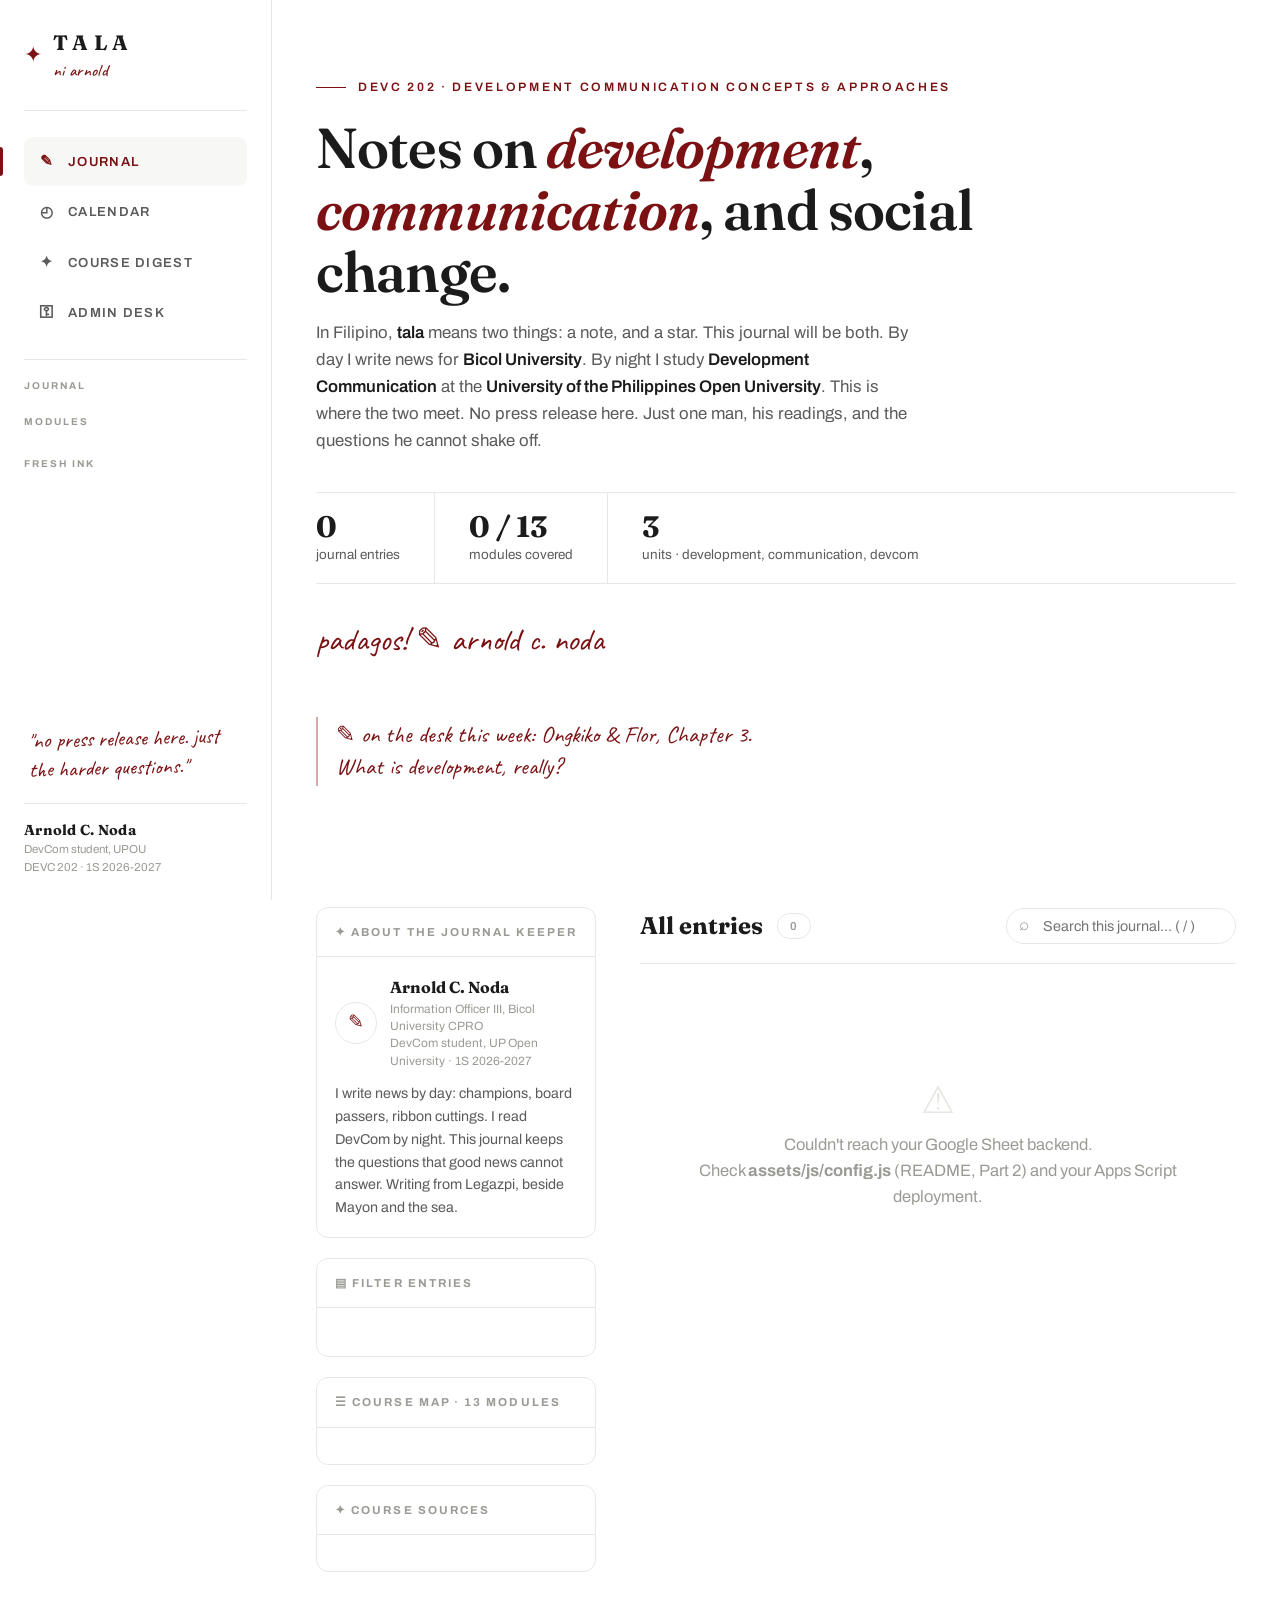
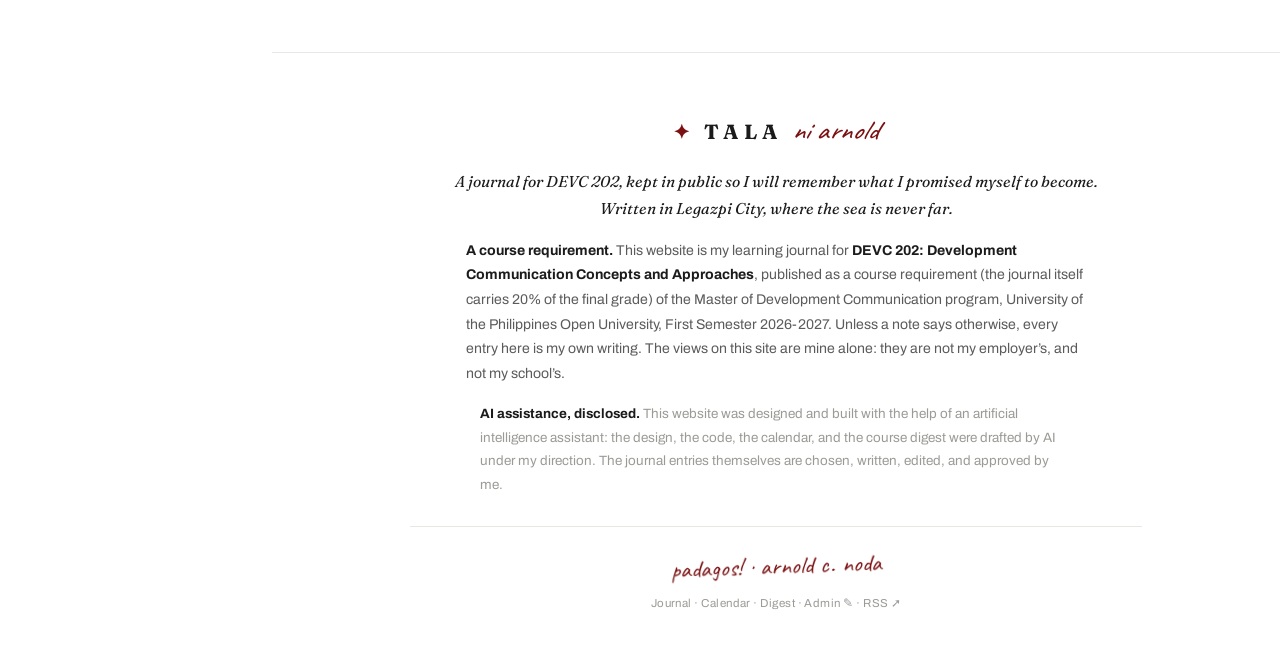
==== commit 47282b95: "Add files via upload" ====
--- a/index.html
+++ b/index.html
@@ -57,7 +57,6 @@
 
   <div class="rail-foot">
     <b>Arnold C. Noda</b>
-    IO III, Bicol University<br>
     DevCom student, UPOU<br>
     DEVC 202 · 1S 2026-2027
   </div>
@@ -201,7 +200,6 @@
       </p>
       <div class="fine-legal">
         <span class="foot-sig">padagos! · arnold c. noda</span>
-        <span>set in Fraunces &amp; Archivo · entries and calendar in Google Sheets · served by Apps Script · hosted on GitHub Pages</span>
         <span class="fine-links">
           <a href="#/">Journal</a> · <a href="#/calendar">Calendar</a> ·
           <a href="course.html">Digest</a> · <a href="admin.html">Admin ✎</a>
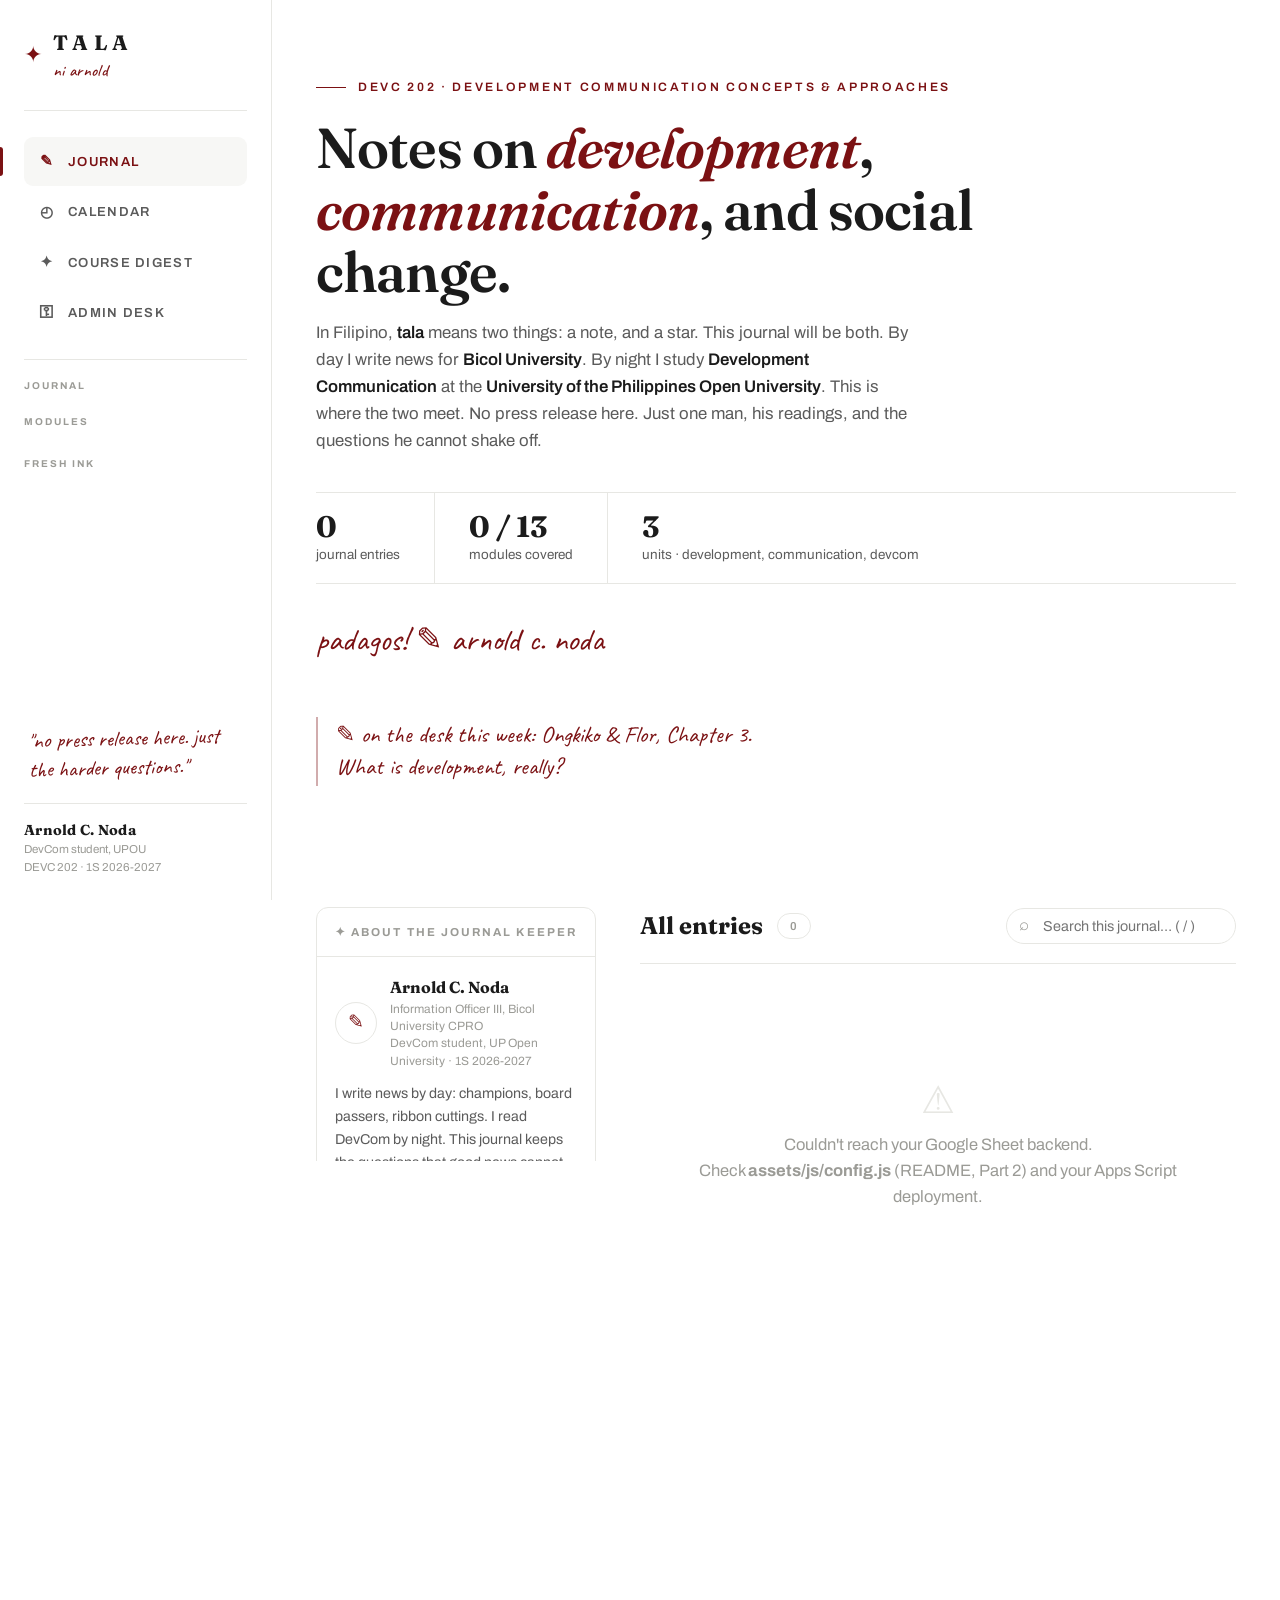
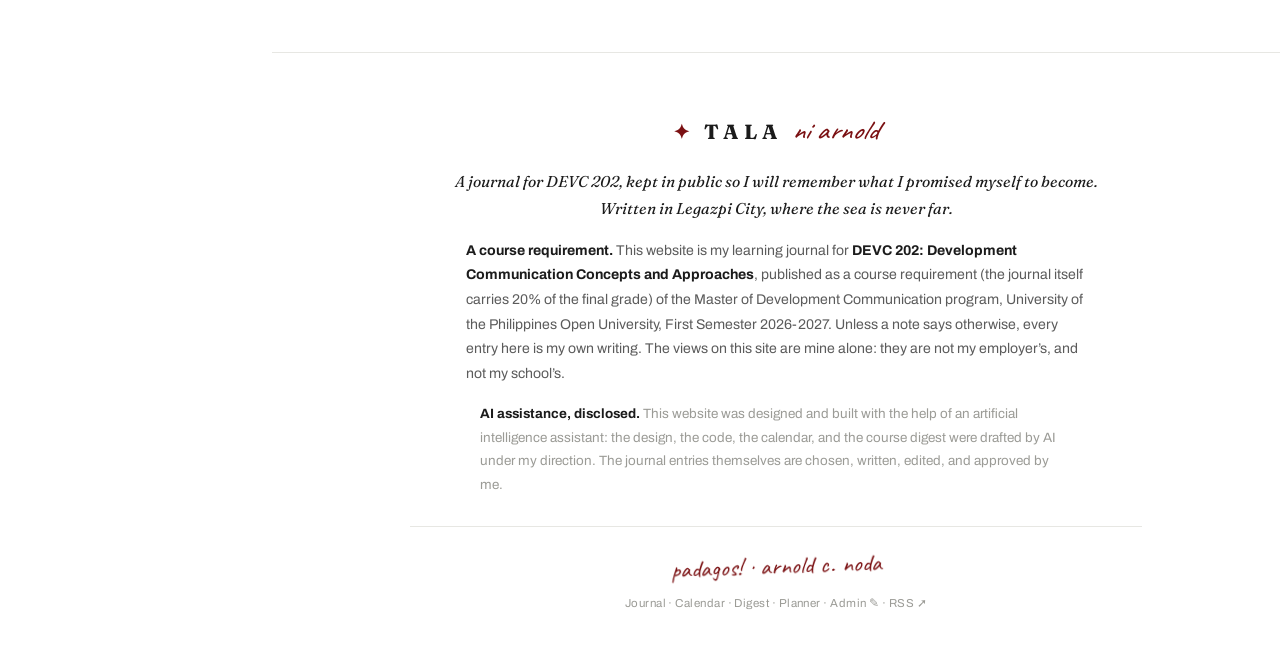
==== commit b45fb699: "Add files via upload" ====
--- a/index.html
+++ b/index.html
@@ -202,7 +202,7 @@
         <span class="foot-sig">padagos! · arnold c. noda</span>
         <span class="fine-links">
           <a href="#/">Journal</a> · <a href="#/calendar">Calendar</a> ·
-          <a href="course.html">Digest</a> · <a href="admin.html">Admin ✎</a>
+          <a href="course.html">Digest</a> · <a href="planner.html">Planner</a> · <a href="admin.html">Admin ✎</a>
           <a href="#" id="rss-link" class="hidden" target="_blank" rel="noopener">· RSS ➚</a>
         </span>
       </div>
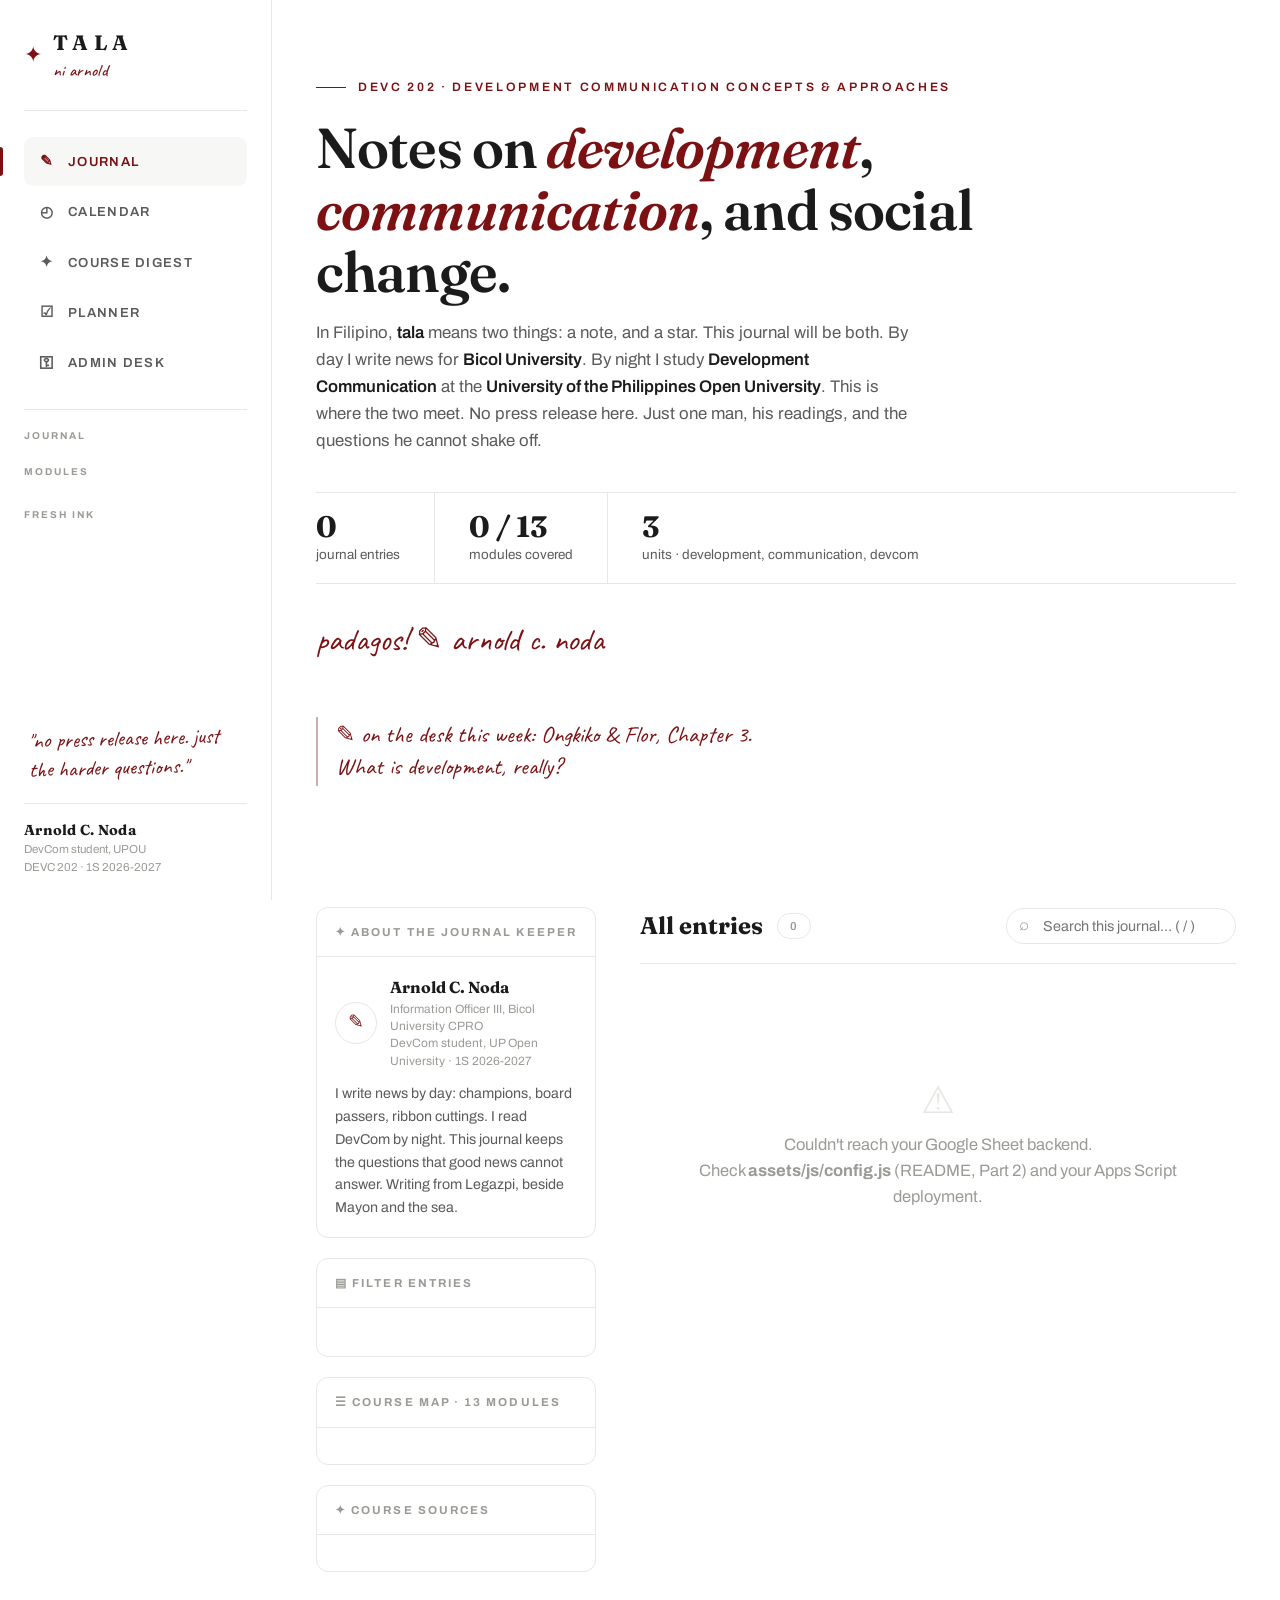
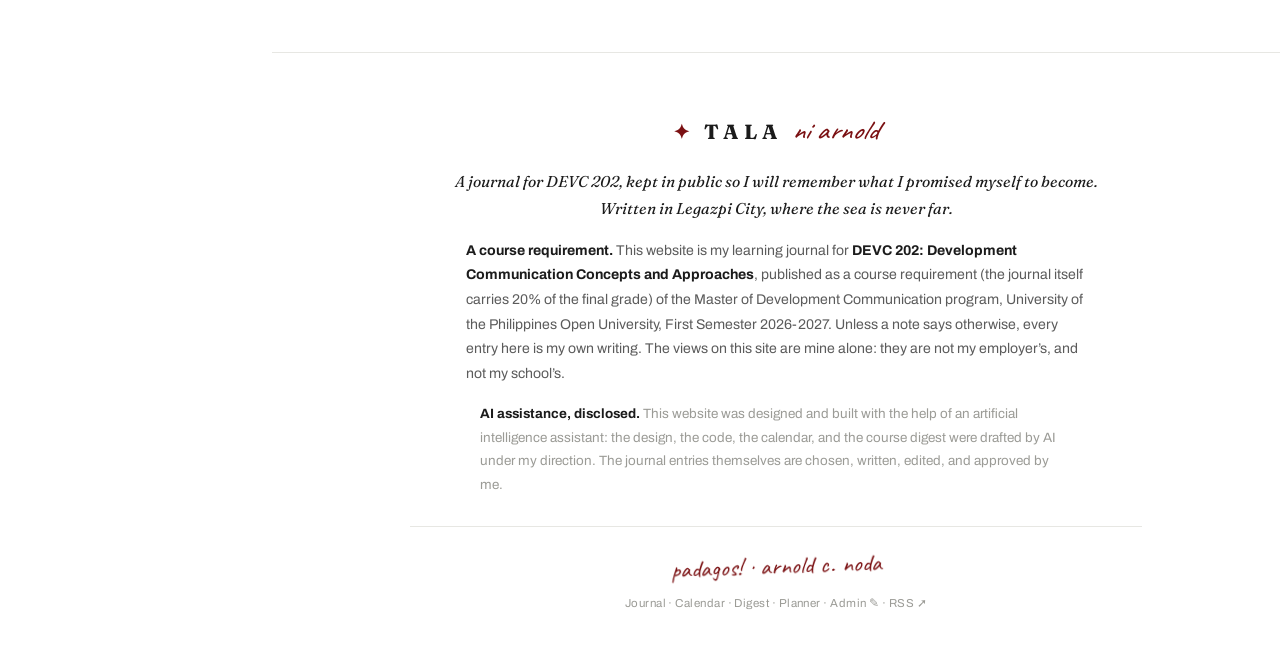
==== commit 73796ce0: "Add files via upload" ====
--- a/index.html
+++ b/index.html
@@ -39,6 +39,7 @@
     <a href="#/" data-view="journal" class="is-active"><span class="icon">✎</span> Journal</a>
     <a href="#/calendar" data-view="calendar"><span class="icon">◴</span> Calendar</a>
     <a href="course.html"><span class="icon">✦</span> Course digest</a>
+    <a href="planner.html"><span class="icon">☑</span> Planner</a>
     <a href="admin.html"><span class="icon">⚿</span> Admin desk</a>
   </nav>
 
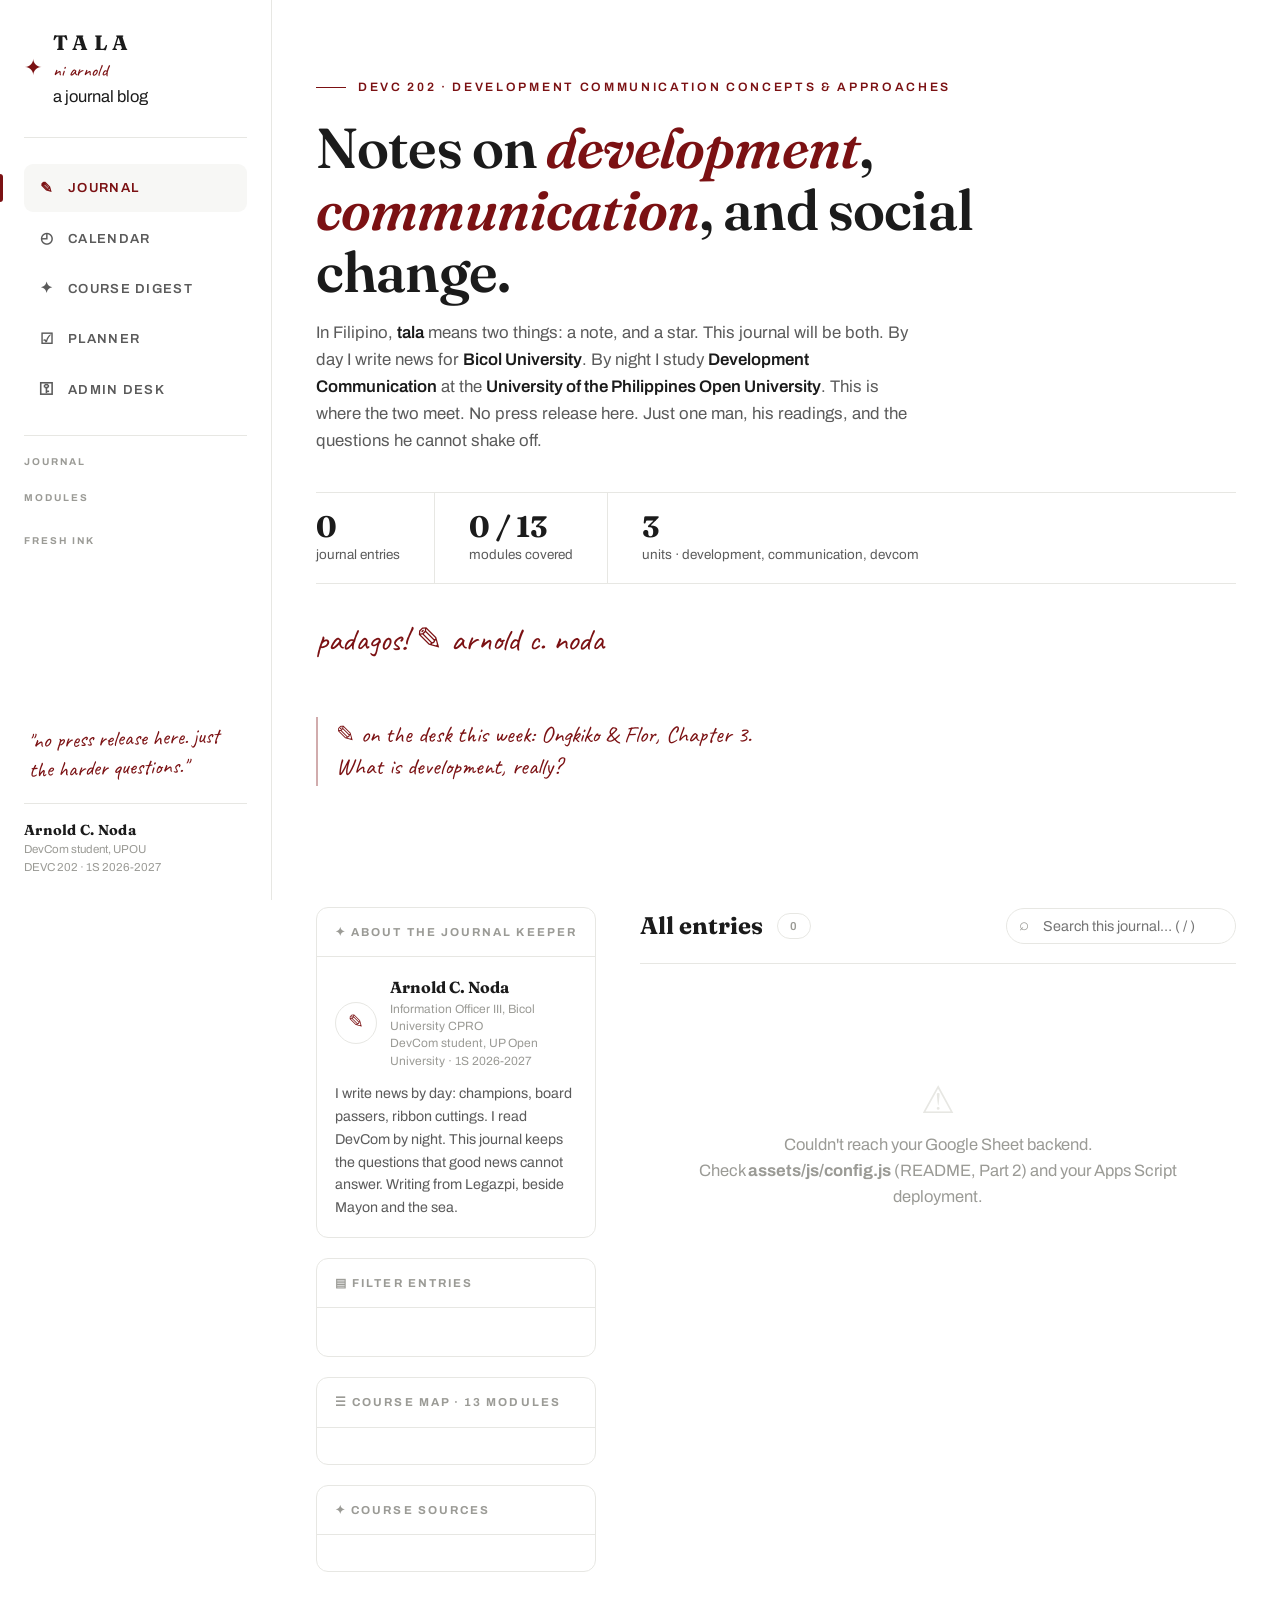
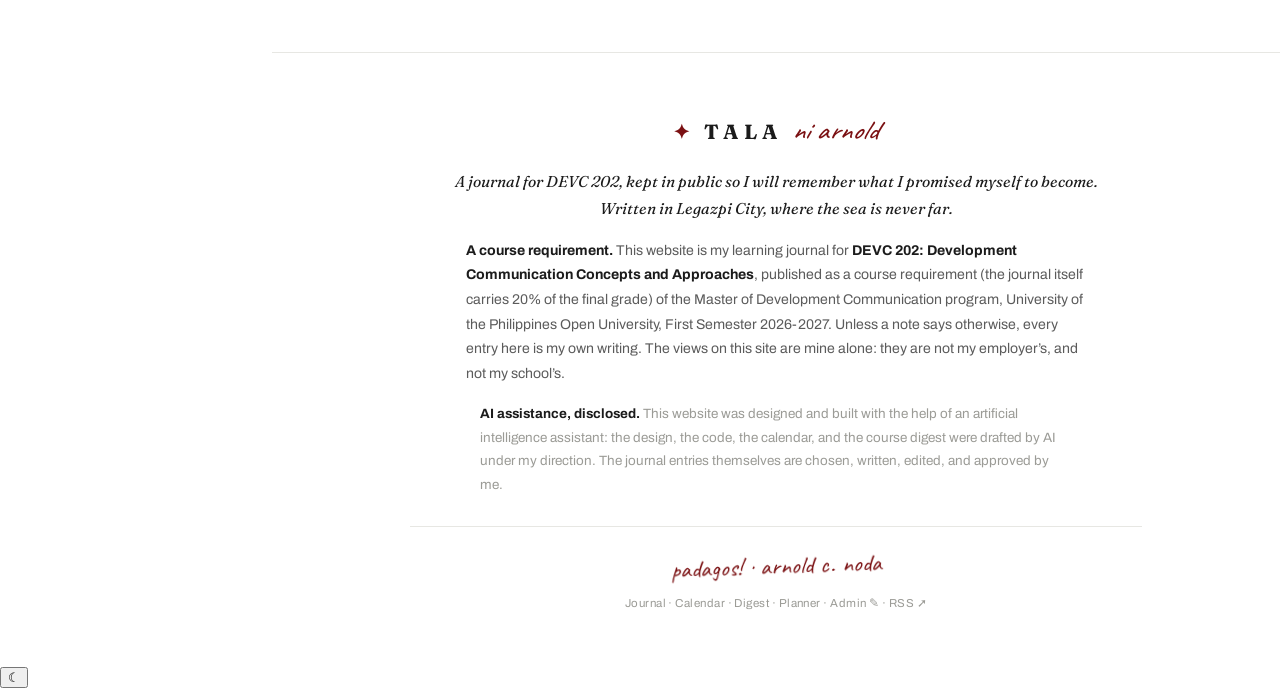
==== commit 2fa04c3a: "Add files via upload" ====
--- a/index.html
+++ b/index.html
@@ -6,20 +6,31 @@
 <title>TALA ni Arnold · The Learning Journal of Arnold C. Noda</title>
 <meta name="description" content="Tala - notes on development, communication and social change. The DEVC 202 learning journal of Arnold C. Noda, DevCom student, UP Open University.">
 <meta name="author" content="Arnold C. Noda">
-<meta name="theme-color" content="#ffffff">
+<meta name="theme-color" content="#7B1113" media="(prefers-color-scheme: light)">
+<meta name="theme-color" content="#171310" media="(prefers-color-scheme: dark)">
+<link rel="manifest" href="manifest.webmanifest">
+<link rel="apple-touch-icon" href="assets/img/icon-192.png">
+<meta property="og:site_name" content="TALA ni Arnold">
+<meta property="og:url" content="https://acnoda-tala.github.io/journal/">
+<meta property="og:image" content="https://acnoda-tala.github.io/journal/assets/img/og-card.jpg">
 <meta property="og:type" content="website">
 <meta property="og:title" content="TALA ni Arnold · The Learning Journal of Arnold C. Noda">
 <meta property="og:description" content="Notes on development, communication and social change. A DEVC 202 journal from Legazpi, beside Mayon and the sea.">
-<meta name="twitter:card" content="summary">
+<meta name="twitter:card" content="summary_large_image">
 <meta name="twitter:title" content="TALA ni Arnold · Arnold C. Noda">
 <meta name="twitter:description" content="Notes on development, communication and social change.">
-<link rel="icon" href="data:image/svg+xml,%3Csvg xmlns='http://www.w3.org/2000/svg' viewBox='0 0 64 64'%3E%3Ccircle cx='32' cy='32' r='30' fill='%237B1113'/%3E%3Ctext x='32' y='44' font-size='34' text-anchor='middle' fill='%23ffffff'%3E%E2%9C%A6%3C/text%3E%3C/svg%3E">
+<link rel="icon" type="image/svg+xml" href="assets/img/logo-star.svg">
 <link rel="preconnect" href="https://script.google.com">
 <link rel="preconnect" href="https://script.googleusercontent.com">
 <link rel="preconnect" href="https://fonts.googleapis.com">
 <link rel="preconnect" href="https://fonts.gstatic.com" crossorigin>
 <link href="https://fonts.googleapis.com/css2?family=Fraunces:ital,opsz,wght@0,9..144,400;0,9..144,600;0,9..144,700;1,9..144,400;1,9..144,600&family=Archivo:wght@400;500;600;700&family=Caveat:wght@500;700&display=swap" rel="stylesheet">
 <link rel="stylesheet" href="assets/css/style.css">
+<script>
+  (function(){try{var t=localStorage.getItem('tala_theme');
+  if(!t){t=matchMedia('(prefers-color-scheme: dark)').matches?'dark':'light';}
+  document.documentElement.setAttribute('data-theme',t);}catch(e){}})();
+</script>
 </head>
 <body>
 
@@ -32,6 +43,7 @@
     <span>
       <span class="name" id="site-name">TALA</span>
       <span class="sub hand" id="rail-sub">ni arnold</span>
+      <span class="sub2" id="rail-sub2">a journal blog</span>
     </span>
   </a>
 
@@ -219,5 +231,16 @@
 <script src="assets/js/markdown.js"></script>
 <script src="assets/js/calendar.js"></script>
 <script src="assets/js/journal.js"></script>
+<button type="button" id="theme-toggle" class="theme-toggle" aria-label="Toggle dark mode" title="Day / night"></button>
+<script>
+  (function(){var b=document.getElementById('theme-toggle');if(!b)return;
+    function paint(){var d=document.documentElement.getAttribute('data-theme')==='dark';
+      b.textContent=d?'☀':'☾';b.setAttribute('aria-pressed',d?'true':'false');}
+    b.addEventListener('click',function(){
+      var d=document.documentElement.getAttribute('data-theme')==='dark'?'light':'dark';
+      document.documentElement.setAttribute('data-theme',d);
+      try{localStorage.setItem('tala_theme',d);}catch(e){}paint();});
+    paint();})();
+</script>
 </body>
 </html>
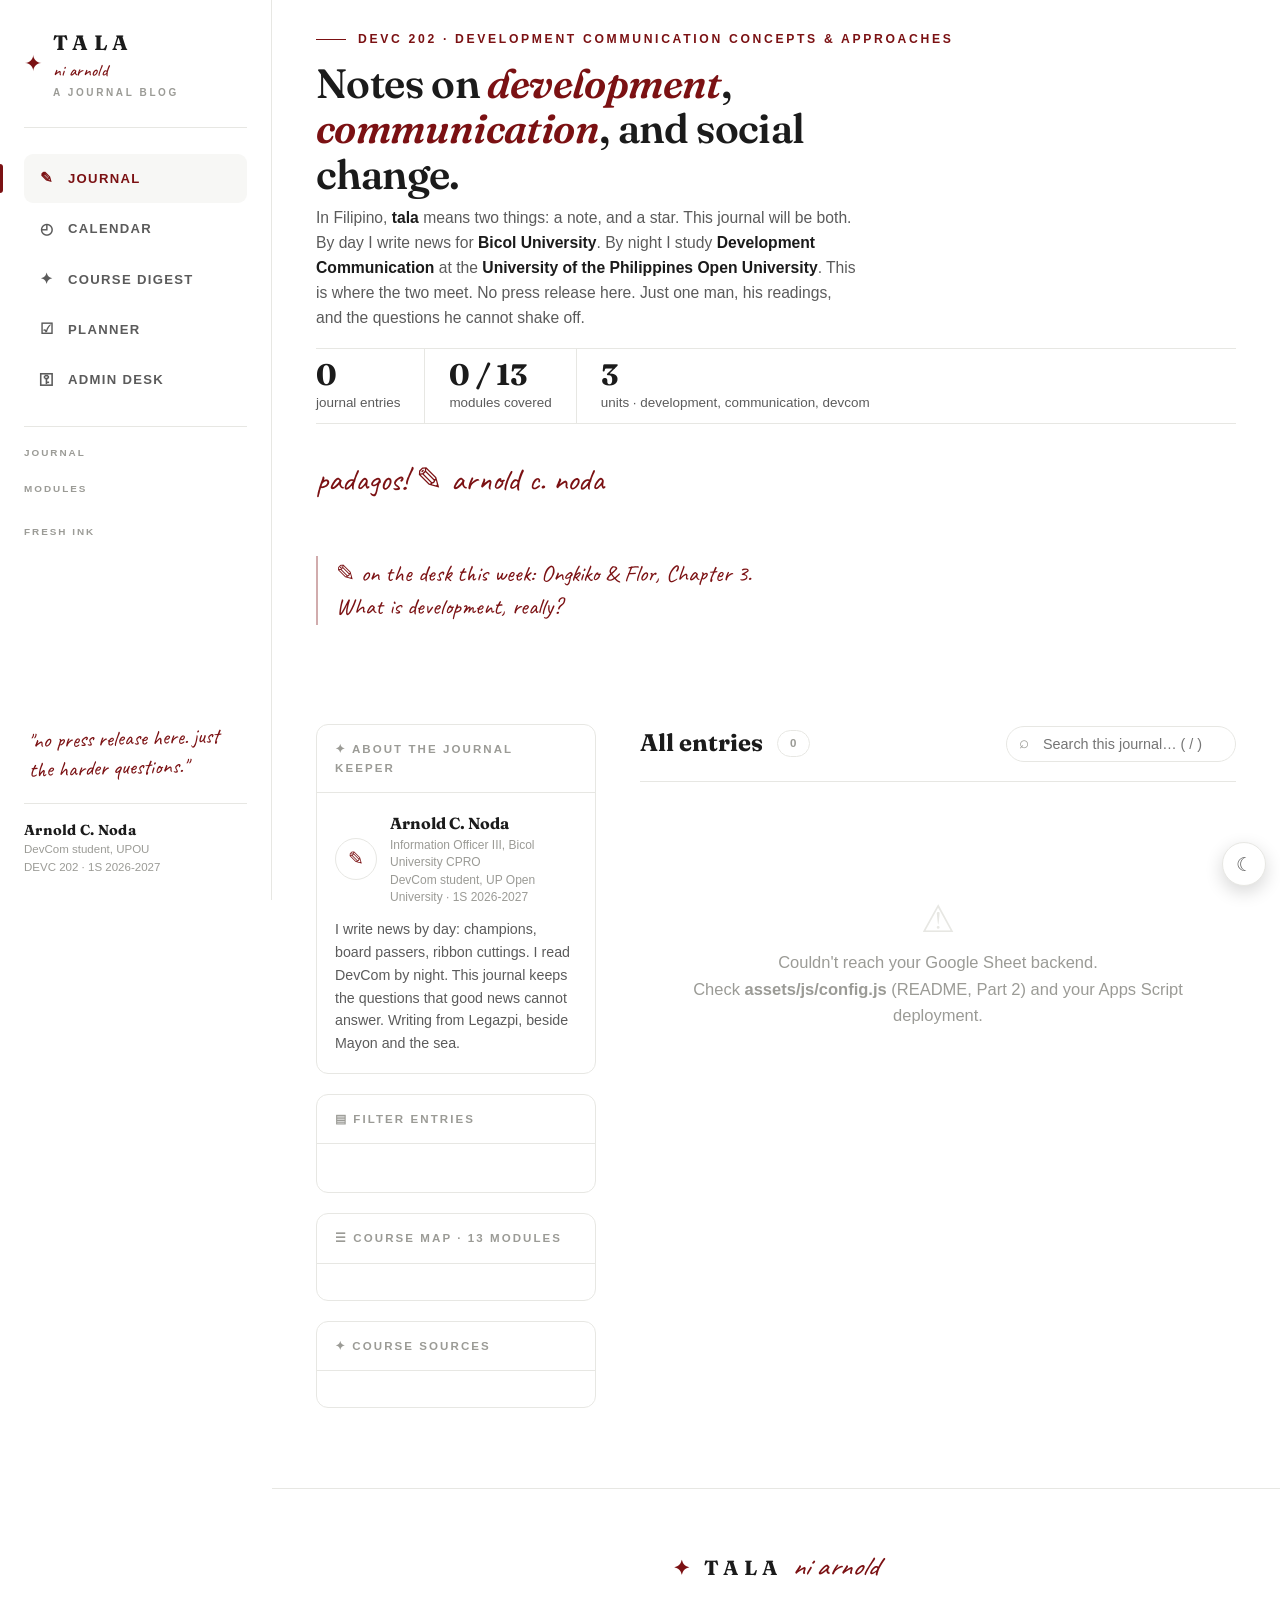
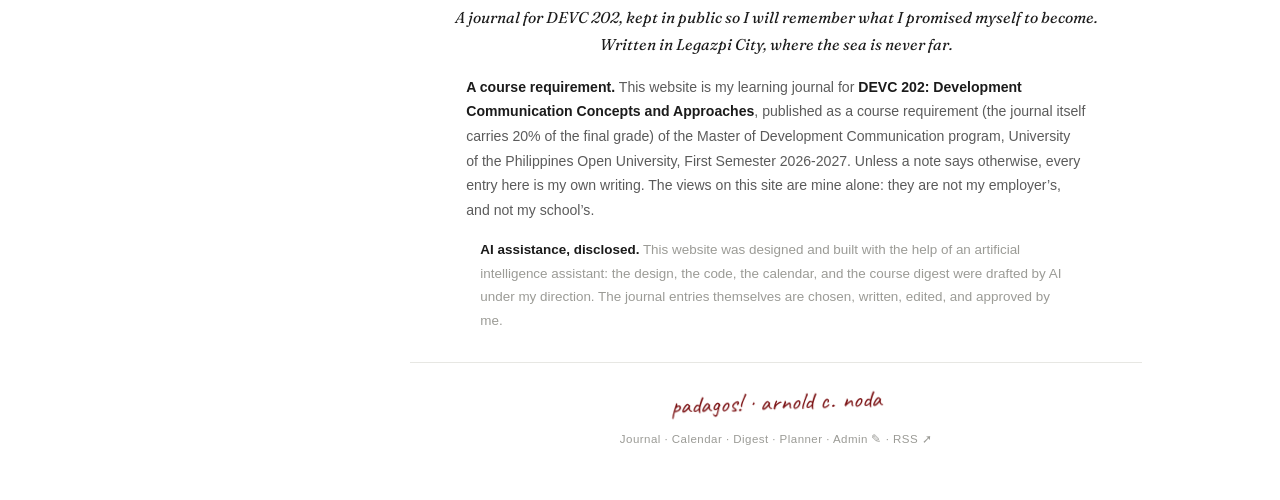
==== commit 18e42d4b: "✦ v2.16 - arial text, favicon fix, above-the-fold, unsaved guard, personal, PDF beside text" ====
--- a/index.html
+++ b/index.html
@@ -20,6 +20,7 @@
 <meta name="twitter:title" content="TALA ni Arnold · Arnold C. Noda">
 <meta name="twitter:description" content="Notes on development, communication and social change.">
 <link rel="icon" type="image/svg+xml" href="assets/img/logo-star.svg">
+<link rel="icon" type="image/svg+xml" sizes="any" href="data:image/svg+xml,%3Csvg xmlns='http://www.w3.org/2000/svg' viewBox='0 0 64 64'%3E%3Crect width='64' height='64' rx='14' fill='%237B1113'/%3E%3Cpath d='M32 9 37.4 26h17.7l-14.3 10.6L46.3 53 32 44.5 17.7 53l5.5-16.4L8.9 26h17.7z' fill='%23fdfbf7'/%3E%3C/svg%3E">
 <link rel="preconnect" href="https://script.google.com">
 <link rel="preconnect" href="https://script.googleusercontent.com">
 <link rel="preconnect" href="https://fonts.googleapis.com">
--- a/assets/css/style.css
+++ b/assets/css/style.css
@@ -18,7 +18,7 @@
   --wash:        #f7f7f5;
 
   --serif: 'Fraunces', Georgia, 'Iowan Old Style', 'Times New Roman', serif;
-  --sans:  'Archivo', 'Segoe UI', 'Helvetica Neue', Arial, sans-serif;
+  --sans:  Arial, 'Helvetica Neue', 'Segoe UI', Helvetica, sans-serif;
   --hand:  'Caveat', 'Segoe Script', cursive;
 
   --radius: 12px;
@@ -246,7 +246,7 @@
 /* --------------------------------------------------------------------------
    Hero
    -------------------------------------------------------------------------- */
-.hero { padding: 78px 0 44px; }
+.hero { padding: 30px 0 22px; }
 .hero .kicker {
   font-size: .76rem;
   letter-spacing: .22em;
@@ -266,25 +266,25 @@
 .hero h1 {
   font-family: var(--serif);
   font-weight: 600;
-  font-size: clamp(2.4rem, 4.4vw, 3.6rem);
+  font-size: clamp(1.8rem, 3.2vw, 2.6rem);
   line-height: 1.1;
-  margin: 20px 0 14px;
+  margin: 12px 0 8px;
   max-width: 19ch;
   letter-spacing: -0.015em;
 }
 .hero h1 em { color: var(--maroon); font-style: italic; }
-.hero .lede { max-width: 60ch; color: var(--ink-soft); font-size: 1.05rem; }
+.hero .lede { max-width: 62ch; color: var(--ink-soft); font-size: .98rem; margin: 0; }
 .hero .lede strong { color: var(--ink); font-weight: 600; }
 .hero-meta {
   display: flex;
   flex-wrap: wrap;
-  margin-top: 38px;
+  margin-top: 18px;
   border-top: 1px solid var(--rule);
   border-bottom: 1px solid var(--rule);
 }
 .hero-meta > div {
-  padding: 18px 34px 18px 0;
-  margin-right: 34px;
+  padding: 10px 24px 10px 0;
+  margin-right: 24px;
   border-right: 1px solid var(--rule);
   font-size: .84rem;
   color: var(--ink-soft);
@@ -548,7 +548,7 @@
   border-bottom: 1px solid var(--rule);
 }
 .reader-body {
-  font-family: var(--serif);
+  font-family: var(--sans);
   font-size: 1.14rem;
   line-height: 1.88;
   color: #262626;
@@ -791,7 +791,7 @@
   .rail { overflow-y: visible; }
   .main { margin-left: 0; }
   .page { padding: 0 20px; }
-  .hero { padding-top: 48px; }
+  .hero { padding-top: 26px; }
 }
 
 /* ==========================================================================
@@ -1310,3 +1310,239 @@
 
 /* cheaper rendering for long pages (progressive enhancement only) */
 .dsec { content-visibility: auto; contain-intrinsic-size: 1px 700px; }
+
+/* ============ MODULE BADGE + APA REFERENCES (v2.9) ============ */
+/* [module N · subtitle] marks a course-module entry; [refs...[/refs] lists APA sources */
+
+.module-badge {
+  display: flex; flex-direction: column; gap: 2px;
+  margin: 0 0 22px; padding: 14px 18px;
+  border: 1px solid var(--rule); border-left: 4px solid var(--maroon);
+  border-radius: 10px; background: #fdf8f4;
+}
+.module-badge .mb-kick {
+  font-size: 11px; font-weight: 700; letter-spacing: 2.4px; text-transform: uppercase;
+  color: var(--maroon);
+}
+.module-badge .mb-title {
+  font-family: var(--serif); font-size: 19px; font-weight: 600; color: var(--ink);
+  line-height: 1.3;
+}
+
+.apa-refs { margin: 34px 0 8px; }
+.apa-refs .apa-h {
+  margin: 0 0 10px; padding-top: 14px; border-top: 1px solid var(--rule);
+  font-size: 12px; font-weight: 700; letter-spacing: 2.4px; text-transform: uppercase;
+  color: var(--ink-soft);
+}
+.apa-refs .apa-list { display: grid; gap: 4px; }
+.apa-refs .apa-ref {
+  margin: 0; font-family: var(--serif); font-size: 15px; line-height: 1.6; color: var(--ink);
+  padding-left: 1.6em; text-indent: -1.6em;           /* the APA hanging indent */
+  overflow-wrap: break-word;
+}
+.apa-refs .apa-ref a { color: var(--maroon); text-decoration: underline; text-underline-offset: 2px; }
+
+/* ============ LIGHTBOX + ENTRY TOC (v2.10) ============ */
+/* zero-library: one overlay element, delegation; sticky pill bar for long entries */
+
+.reader-body .media-figure img { cursor: zoom-in; }
+
+.lightbox {
+  position: fixed; inset: 0; z-index: 80;
+  display: flex; align-items: center; justify-content: center;
+  background: rgba(16, 10, 6, .9); padding: 3vh 3vw;
+}
+.lightbox[hidden] { display: none; }
+.lightbox figure { margin: 0; max-width: min(1200px, 100%); text-align: center; }
+.lightbox img {
+  max-width: 100%; max-height: 82vh; object-fit: contain;
+  border-radius: 8px; background: #fff;
+  box-shadow: 0 24px 70px rgba(0, 0, 0, .55);
+  animation: lb-pop .18s ease-out; cursor: default;
+}
+.lightbox figcaption {
+  color: #e8e2d8; font: 500 13.5px/1.5 var(--sans);
+  margin: 12px auto 0; max-width: 72ch;
+}
+.lb-close, .lb-nav {
+  position: fixed; z-index: 2; width: 46px; height: 46px; border-radius: 999px;
+  background: rgba(255, 255, 255, .10); color: #fff;
+  border: 1px solid rgba(255, 255, 255, .28);
+  font-size: 24px; line-height: 1; cursor: pointer;
+  display: flex; align-items: center; justify-content: center;
+  backdrop-filter: blur(4px);
+}
+.lb-close { top: 16px; right: 16px; }
+.lb-prev { left: 12px; top: 50%; transform: translateY(-50%); }
+.lb-next { right: 12px; top: 50%; transform: translateY(-50%); }
+.lb-close:hover, .lb-nav:hover { background: rgba(255, 255, 255, .24); }
+body.lb-open { overflow: hidden; }
+@keyframes lb-pop { from { opacity: 0; transform: scale(.96); } to { opacity: 1; transform: scale(1); } }
+@media (prefers-reduced-motion: reduce) { .lightbox img { animation: none; } }
+@media (max-width: 640px) { .lb-nav { display: none; } }
+
+/* reader: sticky section pills */
+.entry-toc {
+  position: sticky; top: 8px; z-index: 25;
+  display: flex; align-items: center; gap: 6px;
+  margin: 14px 0 10px; padding: 8px 12px;
+  background: rgba(255, 252, 246, .94); backdrop-filter: blur(6px);
+  border: 1px solid var(--rule); border-radius: 999px;
+  overflow-x: auto; scrollbar-width: none;
+}
+.entry-toc::-webkit-scrollbar { display: none; }
+.entry-toc .toc-head {
+  flex: none; padding-left: 4px;
+  font-size: 10.5px; font-weight: 700; letter-spacing: 1.6px;
+  text-transform: uppercase; color: var(--ink-faint); white-space: nowrap;
+}
+.entry-toc a.toc-pill {
+  flex: none; white-space: nowrap; text-decoration: none;
+  font-size: 12.5px; font-weight: 600; color: var(--ink-soft);
+  padding: 5px 12px; border-radius: 999px; border: 1px solid transparent;
+}
+.entry-toc a.toc-pill:hover { color: var(--maroon); background: #f6ece6; }
+.entry-toc a.toc-pill.is-active { color: var(--maroon); background: #f6ece6; border-color: #ecd0cd; }
+@media (max-width: 640px) { .entry-toc { top: 6px; border-radius: 14px; align-items: flex-start; } }
+
+/* v2.10 fix guards */
+.entry-toc[hidden] { display: none; }                       /* [hidden] must beat display:flex */
+.reader-body h1, .reader-body h2, .reader-body h3, .reader-body h4,
+.reader-body h5, .reader-body h6 { scroll-margin-top: 84px; }
+
+/* ============ DAY / NIGHT THEME (v2.11) ============ */
+/* palette vars do the heavy lifting; only cream-tinted hard-codes need surgery */
+
+:root[data-theme="dark"] {
+  --maroon:      #c75f58;
+  --green:       #5a9e7b;
+  --gold:        #c9a15c;
+  --paper:       #181410;
+  --paper-card:  #211b15;
+  --ink:         #ece2d3;
+  --ink-soft:    #cfc2b0;
+  --ink-faint:   #94897a;
+  --rule:        #37302a;
+  --wash:        #14100d;
+  color-scheme: dark;
+}
+
+[data-theme="dark"] .module-badge { background: #221b15; }
+[data-theme="dark"] .entry-toc { background: rgba(24, 19, 14, .9); }
+[data-theme="dark"] .entry-toc a.toc-pill:hover,
+[data-theme="dark"] .entry-toc a.toc-pill.is-active { background: #2b211b; color: #e3a79e; }
+[data-theme="dark"] .entry-toc a.toc-pill.is-active { border-color: #4a2c28; }
+[data-theme="dark"] .tbl tr.hi td { background: #262016; }
+[data-theme="dark"] .contrast .cbox.on { background: #262016; }
+[data-theme="dark"] .tab-group .btn.is-active { background: #262016; }
+[data-theme="dark"] .pl-nowpill { background: #3a201d; border-color: #4a2c28; color: #e3a79e; }
+[data-theme="dark"] .pl-chip.hot { background: #3a201d; }
+[data-theme="dark"] .pl-day.is-today { background: #2a2018; }
+[data-theme="dark"] .pl-edit:hover { background: #2b211b; }
+[data-theme="dark"] .pl-editarea { background: #1b1510; color: var(--ink); }
+[data-theme="dark"] .lightbox { background: rgba(8, 6, 4, .94); }
+[data-theme="dark"] ::selection { background: #4a2c28; color: #f6ece6; }
+
+.theme-toggle {
+  position: fixed; right: 14px; bottom: 14px; z-index: 39;
+  width: 44px; height: 44px; border-radius: 999px;
+  border: 1px solid var(--rule); background: var(--paper-card); color: var(--ink-soft);
+  font-size: 19px; line-height: 1; cursor: pointer;
+  display: flex; align-items: center; justify-content: center;
+  box-shadow: 0 6px 18px rgba(0, 0, 0, .16);
+  transition: transform .15s ease, color .15s ease;
+}
+.theme-toggle:hover { transform: translateY(-2px); color: var(--maroon); }
+[data-theme="dark"] .theme-toggle { box-shadow: 0 6px 18px rgba(0, 0, 0, .5); color: #e8d3a8; }
+@media (prefers-reduced-motion: reduce) { .theme-toggle { transition: none; } }
+
+/* ============ PRINT STYLES (v2.12) ============ */
+/* Ctrl+P = clean, grade-ready pages. Costs zero bytes at runtime. */
+@media print {
+  * { box-shadow: none !important; text-shadow: none !important; }
+
+  .rail, .theme-toggle, .entry-toc, #reader-progress, .lightbox,
+  .back-link, .copy-btn, .prevnext, .fine-links, .pl-top nav, .pl-foot nav,
+  #toast, #cache-note, .pl-edit, .social-row, .skip-link { display: none !important; }
+  .pl-day input[type="checkbox"], #today-check { display: none !important; }
+
+  body { background: #fff !important; color: #111 !important; }
+  main, .reader-view, .journal-view, .pl-wrap { margin: 0 !important; max-width: none !important; }
+  .reader-body { font-size: 11.5pt; }
+
+  a { color: inherit; text-decoration: underline; }
+
+  h1, h2, h3, h4, h5, h6 { page-break-after: avoid; }
+  .media-figure, blockquote, .apa-ref, .pl-day, .module-badge, .site-footer { page-break-inside: avoid; }
+  .media-figure img { max-width: 100% !important; max-height: none !important; }
+  .module-badge { border: 1pt solid #999; border-left: 3pt solid #7B1113; background: #fff !important; }
+  .apa-refs .apa-h { page-break-after: avoid; }
+  .pl-block, .pl-card, .pl-rail { border-color: #bbb; break-inside: auto; }
+}
+
+/* ============ BRAND: pen-star + subtitle (v2.13) ============ */
+.wordmark .sub2 {
+  display: block; margin-top: 1px;
+  font-size: 10px; font-weight: 700; letter-spacing: 2.6px;
+  text-transform: uppercase; color: var(--ink-faint);
+}
+
+/* ============ CITATION LINKS + FANCY DIVIDER + STICKY PREVIEW (v2.14) ============ */
+
+/* in-text citation -> reference jump */
+.cite-link {
+  color: var(--maroon); text-decoration: none; cursor: pointer;
+  border-bottom: 1px dotted var(--maroon);
+  background: rgba(123, 17, 19, .06); border-radius: 3px; padding: 0 .08em;
+}
+.cite-link:hover { background: rgba(123, 17, 19, .13); }
+.apa-ref { scroll-margin-top: 96px; }
+.apa-ref.ref-flash { animation: ref-flash 1.3s ease-out; border-radius: 6px; }
+@keyframes ref-flash { 0% { background: #f5dcc9; } 100% { background: transparent; } }
+[data-theme="dark"] .cite-link { background: rgba(199, 95, 88, .12); }
+[data-theme="dark"] .cite-link:hover { background: rgba(199, 95, 88, .2); }
+@media print { .cite-link { color: inherit; border-bottom: none; background: none; } }
+
+/* the typographic section divider - a plain "---", looking gracious */
+.reader-body hr, .preview-pane .panel-body hr {
+  height: 28px; border: 0; position: relative; margin: 34px 0;
+}
+.reader-body hr::before, .preview-pane .panel-body hr::before {
+  content: ''; position: absolute; left: 0; right: 0; top: 50%;
+  border-top: 1px solid var(--rule);
+}
+.reader-body hr::after, .preview-pane .panel-body hr::after {
+  content: '✦'; position: absolute; left: 50%; top: 50%;
+  transform: translate(-50%, -50%);
+  padding: 0 14px; background: var(--paper); color: var(--maroon); font-size: 13px;
+}
+
+/* admin: keep the live preview in view while writing (desktop) */
+@media (min-width: 940px) {
+  .preview-pane { position: sticky; top: 14px; }
+  .preview-pane .panel-body { max-height: calc(100vh - 148px); overflow: auto; padding-right: 4px; }
+}
+
+/* ============ v2.16 devices + pdf beside text + unsaved badge ============ */
+html, body { overflow-x: clip; -webkit-text-size-adjust: 100%; }
+video, audio, canvas { max-width: 100%; }
+.reader-body table { display: block; max-width: 100%; overflow-x: auto; }
+
+/* scrollable PDF parked beside the entry text on wide screens */
+@media (min-width: 1040px) {
+  .reader-split { display: grid; grid-template-columns: minmax(0, 1.15fr) minmax(0, .85fr); gap: 26px; align-items: start; }
+  .reader-pdf { position: sticky; top: 14px; height: calc(100vh - 44px); }
+  .reader-pdf .pdf-embed { height: 100%; }
+}
+
+/* extra-small phones */
+@media (max-width: 420px) {
+  .page { padding: 0 14px; }
+  .hero h1 { font-size: 1.7rem; }
+  .hero-meta > div { padding: 8px 16px 8px 0; margin-right: 16px; }
+}
+
+/* admin: unsaved-changes badge */
+body.unsaved #save-btn { box-shadow: 0 0 0 3px rgba(123, 17, 19, .22); }
+body.unsaved #editor-view h2::after { content: ' • unsaved'; color: var(--maroon); font-size: .55em; vertical-align: middle; }
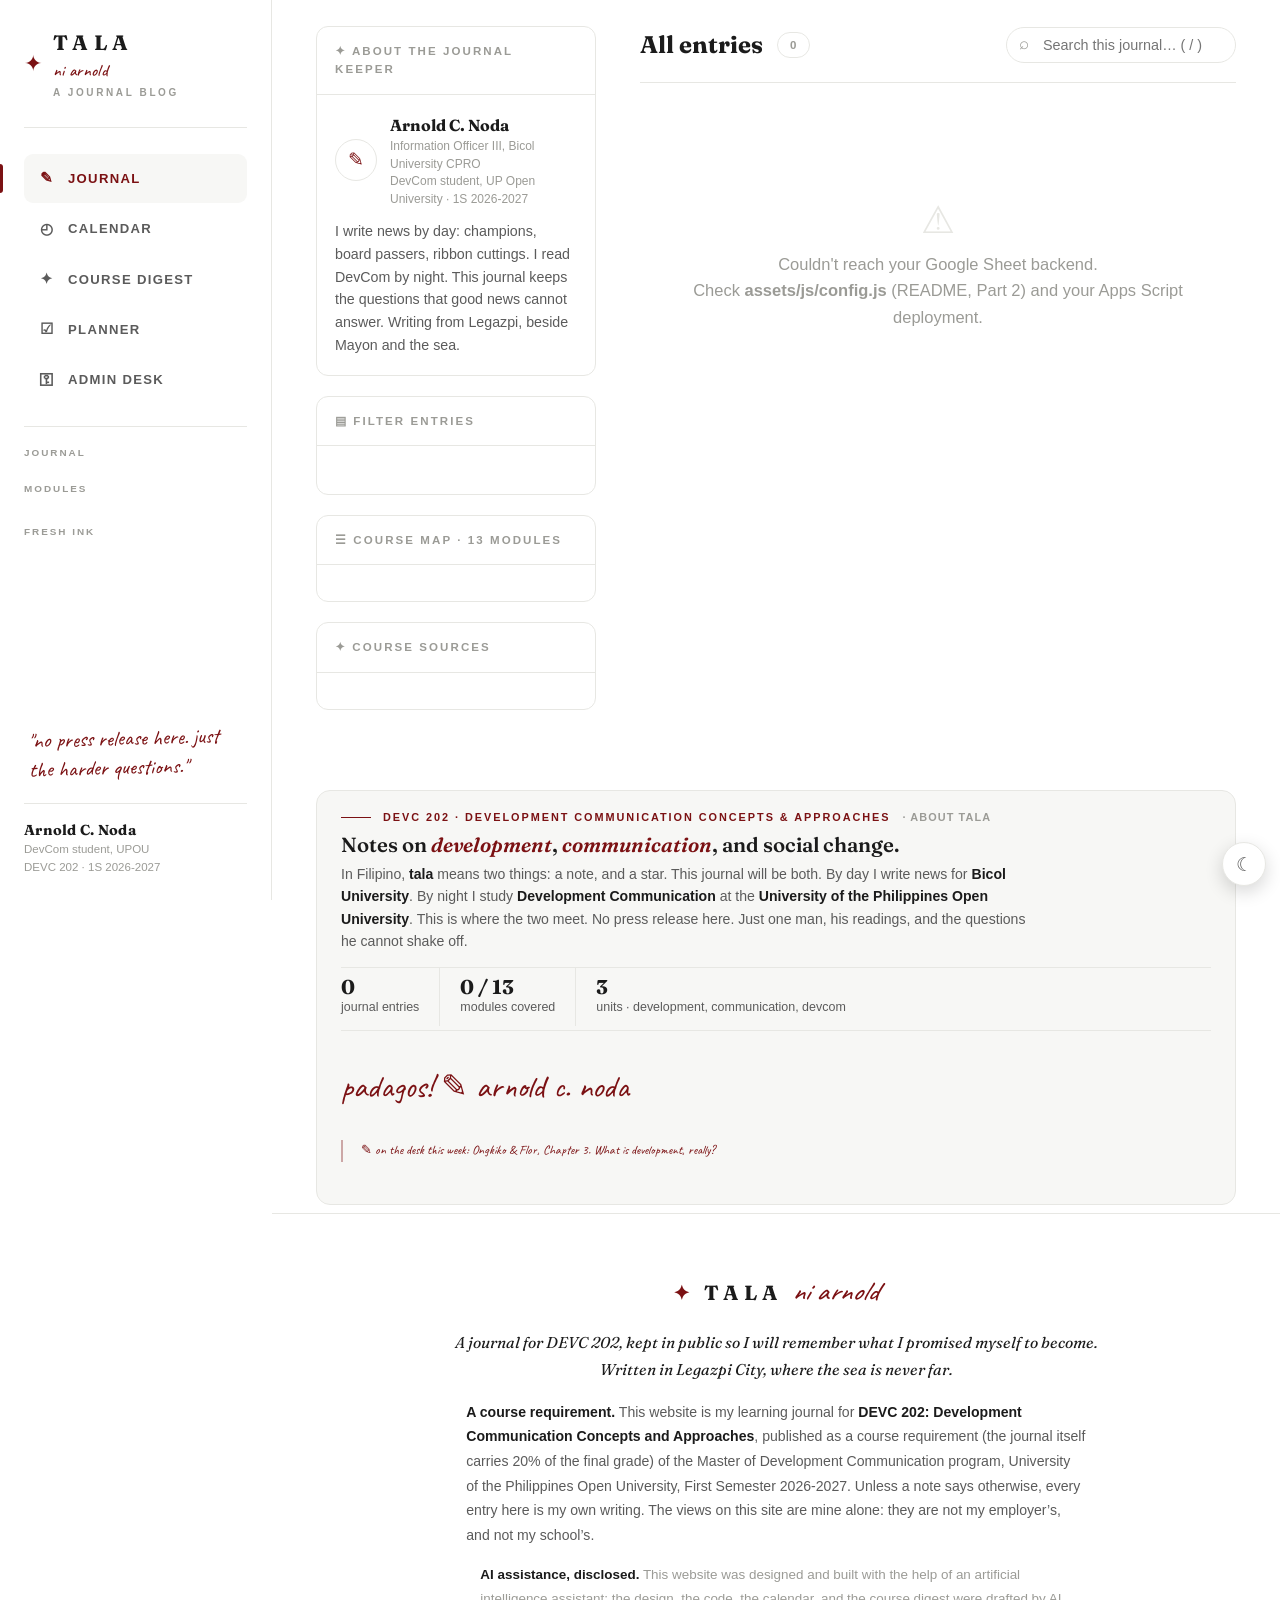
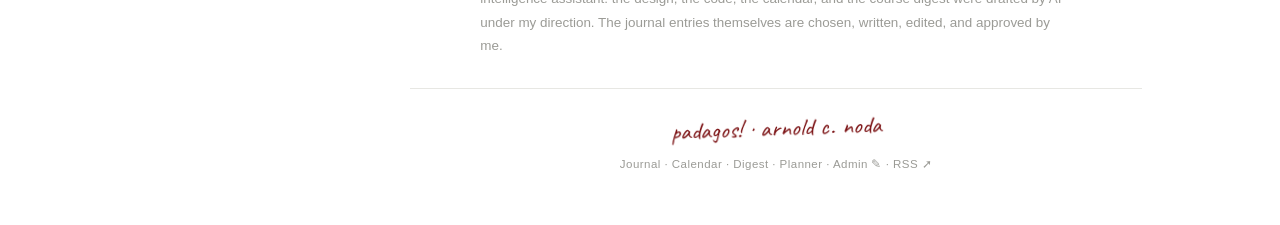
==== commit 24941431: "5:18" ====
--- a/index.html
+++ b/index.html
@@ -81,7 +81,75 @@
   <!-- ================= JOURNAL VIEW ================= -->
   <div id="journal-view">
     <div class="page">
-      <section class="hero">
+
+      <!-- intro video slot: stays empty unless you set one in the admin's Site settings -->
+      <div id="intro-video-slot"></div>
+
+      <div class="demo-banner hidden" id="demo-banner">
+        <div class="inner">
+          ✎ <b>Demo mode.</b> You're seeing the built-in sample entries. Connect your Google
+          Sheet backend to publish your own. See <b>README.md</b>, Part 2 (about 10 minutes).
+        </div>
+      </div>
+
+      <main class="layout">
+        <aside class="sidebar">
+          <div class="panel about-card" id="about">
+            <div class="panel-head">✦ About the journal keeper</div>
+            <div class="panel-body">
+              <div class="seal-row">
+                <div class="seal-dot">✎</div>
+                <div>
+                  <div class="who" id="about-who">Arnold C. Noda</div>
+                  <div class="role" id="about-role">Information Officer III, Bicol University CPRO<br>DevCom student, UP Open University · 1S 2026-2027</div>
+                </div>
+              </div>
+              <span id="about-text">I write news by day: champions, board passers, ribbon cuttings. I read DevCom
+              by night. This journal keeps the questions that good news cannot answer.
+              Writing from Legazpi, beside Mayon and the sea.</span>
+            </div>
+          </div>
+
+          <div class="panel">
+            <div class="panel-head">▤ Filter entries</div>
+            <div class="panel-body">
+              <div class="chip-cloud" id="unit-filters"></div>
+              <div style="height:12px"></div>
+              <div class="chip-cloud" id="category-filters"></div>
+            </div>
+          </div>
+
+          <div class="panel" id="course-map">
+            <div class="panel-head">☰ Course map · 13 modules</div>
+            <div class="panel-body" id="course-map-body"></div>
+          </div>
+
+          <div class="panel">
+            <div class="panel-head">✦ Course sources</div>
+            <div class="panel-body">
+              <ul class="sources-list" id="sources-list"></ul>
+            </div>
+          </div>
+        </aside>
+
+        <section>
+          <div class="entries-head">
+            <h2 id="entries-heading">All entries</h2>
+            <span class="count-pill" id="count-pill">0</span>
+            <span class="cache-note hidden" id="cache-note">offline copy · will refresh when online</span>
+            <div class="search-box">
+              <input type="search" id="search" placeholder="Search this journal… ( / )" aria-label="Search entries">
+            </div>
+          </div>
+          <div class="entry-grid" id="entry-grid">
+            <div class="skel-card"><div class="skel-line w40"></div><div class="skel-line w80 skel-title"></div><div class="skel-line w95"></div><div class="skel-line w60"></div></div>
+            <div class="skel-card"><div class="skel-line w40"></div><div class="skel-line w70 skel-title"></div><div class="skel-line w95"></div><div class="skel-line w50"></div></div>
+            <div class="skel-card"><div class="skel-line w40"></div><div class="skel-line w75 skel-title"></div><div class="skel-line w90"></div><div class="skel-line w55"></div></div>
+          </div>
+        </section>
+      </main>
+
+      <section class="hero about-tala" aria-label="About TALA">
         <div class="kicker" id="hero-kicker">DEVC 202 · Development Communication Concepts &amp; Approaches</div>
         <h1 id="hero-title">Notes on <em>development</em>, <em>communication</em>, and social change.</h1>
         <p class="lede" id="hero-lede">
@@ -100,73 +168,6 @@
         <div class="social-row hidden" id="hero-socials"></div>
         <div class="marginalia" style="max-width:460px" id="hero-note">✎ on the desk this week: Ongkiko &amp; Flor, Chapter 3. What is development, really?</div>
       </section>
-
-      <!-- intro video slot: stays empty unless you set one in the admin's Site settings -->
-      <div id="intro-video-slot"></div>
-
-      <div class="demo-banner hidden" id="demo-banner">
-        <div class="inner">
-          ✎ <b>Demo mode.</b> You're seeing the built-in sample entries. Connect your Google
-          Sheet backend to publish your own. See <b>README.md</b>, Part 2 (about 10 minutes).
-        </div>
-      </div>
-
-      <main class="layout">
-        <aside class="sidebar">
-          <div class="panel about-card" id="about">
-            <div class="panel-head">✦ About the journal keeper</div>
-            <div class="panel-body">
-              <div class="seal-row">
-                <div class="seal-dot">✎</div>
-                <div>
-                  <div class="who" id="about-who">Arnold C. Noda</div>
-                  <div class="role" id="about-role">Information Officer III, Bicol University CPRO<br>DevCom student, UP Open University · 1S 2026-2027</div>
-                </div>
-              </div>
-              <span id="about-text">I write news by day: champions, board passers, ribbon cuttings. I read DevCom
-              by night. This journal keeps the questions that good news cannot answer.
-              Writing from Legazpi, beside Mayon and the sea.</span>
-            </div>
-          </div>
-
-          <div class="panel">
-            <div class="panel-head">▤ Filter entries</div>
-            <div class="panel-body">
-              <div class="chip-cloud" id="unit-filters"></div>
-              <div style="height:12px"></div>
-              <div class="chip-cloud" id="category-filters"></div>
-            </div>
-          </div>
-
-          <div class="panel" id="course-map">
-            <div class="panel-head">☰ Course map · 13 modules</div>
-            <div class="panel-body" id="course-map-body"></div>
-          </div>
-
-          <div class="panel">
-            <div class="panel-head">✦ Course sources</div>
-            <div class="panel-body">
-              <ul class="sources-list" id="sources-list"></ul>
-            </div>
-          </div>
-        </aside>
-
-        <section>
-          <div class="entries-head">
-            <h2 id="entries-heading">All entries</h2>
-            <span class="count-pill" id="count-pill">0</span>
-            <span class="cache-note hidden" id="cache-note">offline copy · will refresh when online</span>
-            <div class="search-box">
-              <input type="search" id="search" placeholder="Search this journal… ( / )" aria-label="Search entries">
-            </div>
-          </div>
-          <div class="entry-grid" id="entry-grid">
-            <div class="skel-card"><div class="skel-line w40"></div><div class="skel-line w80 skel-title"></div><div class="skel-line w95"></div><div class="skel-line w60"></div></div>
-            <div class="skel-card"><div class="skel-line w40"></div><div class="skel-line w70 skel-title"></div><div class="skel-line w95"></div><div class="skel-line w50"></div></div>
-            <div class="skel-card"><div class="skel-line w40"></div><div class="skel-line w75 skel-title"></div><div class="skel-line w90"></div><div class="skel-line w55"></div></div>
-          </div>
-        </section>
-      </main>
     </div>
   </div>
 
--- a/assets/css/style.css
+++ b/assets/css/style.css
@@ -881,14 +881,15 @@
 .status-pill.draft { color: var(--ink-faint); border: 1px solid var(--rule); }
 .row-actions { display: flex; gap: 8px; }
 
-.editor-grid { display: grid; grid-template-columns: 1.05fr .95fr; gap: 26px; align-items: start; }
+.editor-grid { display: grid; grid-template-columns: minmax(0, 1.05fr) minmax(0, .95fr); gap: 26px; align-items: start; }
+.editor-grid > * { min-width: 0; }
 @media (max-width: 940px) { .editor-grid { grid-template-columns: 1fr; } }
 
 .md-toolbar { display: flex; gap: 6px; flex-wrap: wrap; margin-bottom: 10px; }
 .md-toolbar button { font-family: var(--sans); font-size: .73rem; font-weight: 600; padding: 6px 11px; border-radius: 7px; border: 1px solid var(--rule); background: var(--paper); color: var(--ink-soft); cursor: pointer; }
 .md-toolbar button:hover { border-color: var(--maroon); color: var(--maroon); }
 
-.preview-pane .panel-body { font-family: var(--serif); font-size: 1rem; line-height: 1.8; min-height: 300px; }
+.preview-pane .panel-body { font-family: var(--sans); font-size: 1rem; line-height: 1.8; min-height: 300px; overflow-wrap: anywhere; }
 .preview-pane .panel-body blockquote { border-left: 2px solid var(--maroon); margin: 1.2em 0; padding-left: 16px; font-style: italic; color: var(--ink-soft); }
 .preview-pane .placeholder { color: var(--ink-faint); font-style: italic; }
 
@@ -1546,3 +1547,21 @@
 /* admin: unsaved-changes badge */
 body.unsaved #save-btn { box-shadow: 0 0 0 3px rgba(123, 17, 19, .22); }
 body.unsaved #editor-view h2::after { content: ' • unsaved'; color: var(--maroon); font-size: .55em; vertical-align: middle; }
+
+/* ============ v2.17 home = entries first + compact About-TALA card ============ */
+/* long URLs can no longer squeeze the editor / stretch the page */
+.editor-grid { min-width: 0; }
+.reader-view a, .preview-pane .panel-body a { overflow-wrap: anywhere; }
+
+section.hero.about-tala {
+  border: 1px solid var(--rule); border-radius: 14px; background: var(--wash);
+  padding: 18px 24px 14px; margin: 46px 0 8px;
+}
+section.hero.about-tala .kicker { font-size: .68rem; letter-spacing: .18em; }
+section.hero.about-tala .kicker::after { content: ' · about tala'; color: var(--ink-faint); letter-spacing: .1em; font-weight: 600; }
+section.hero.about-tala h1 { font-size: clamp(1.05rem, 1.6vw, 1.3rem); margin: 8px 0 6px; max-width: 64ch; letter-spacing: 0; }
+section.hero.about-tala .lede { font-size: .88rem; color: var(--ink-soft); max-width: 88ch; }
+section.hero.about-tala .hero-meta { margin-top: 14px; border-bottom: 1px solid var(--rule); padding-bottom: 4px; }
+section.hero.about-tala .hero-meta > div { padding: 8px 20px 8px 0; margin-right: 20px; font-size: .78rem; }
+section.hero.about-tala .hero-meta b { font-size: 1.25rem; }
+section.hero.about-tala .marginalia { font-size: .8rem; opacity: .9; }
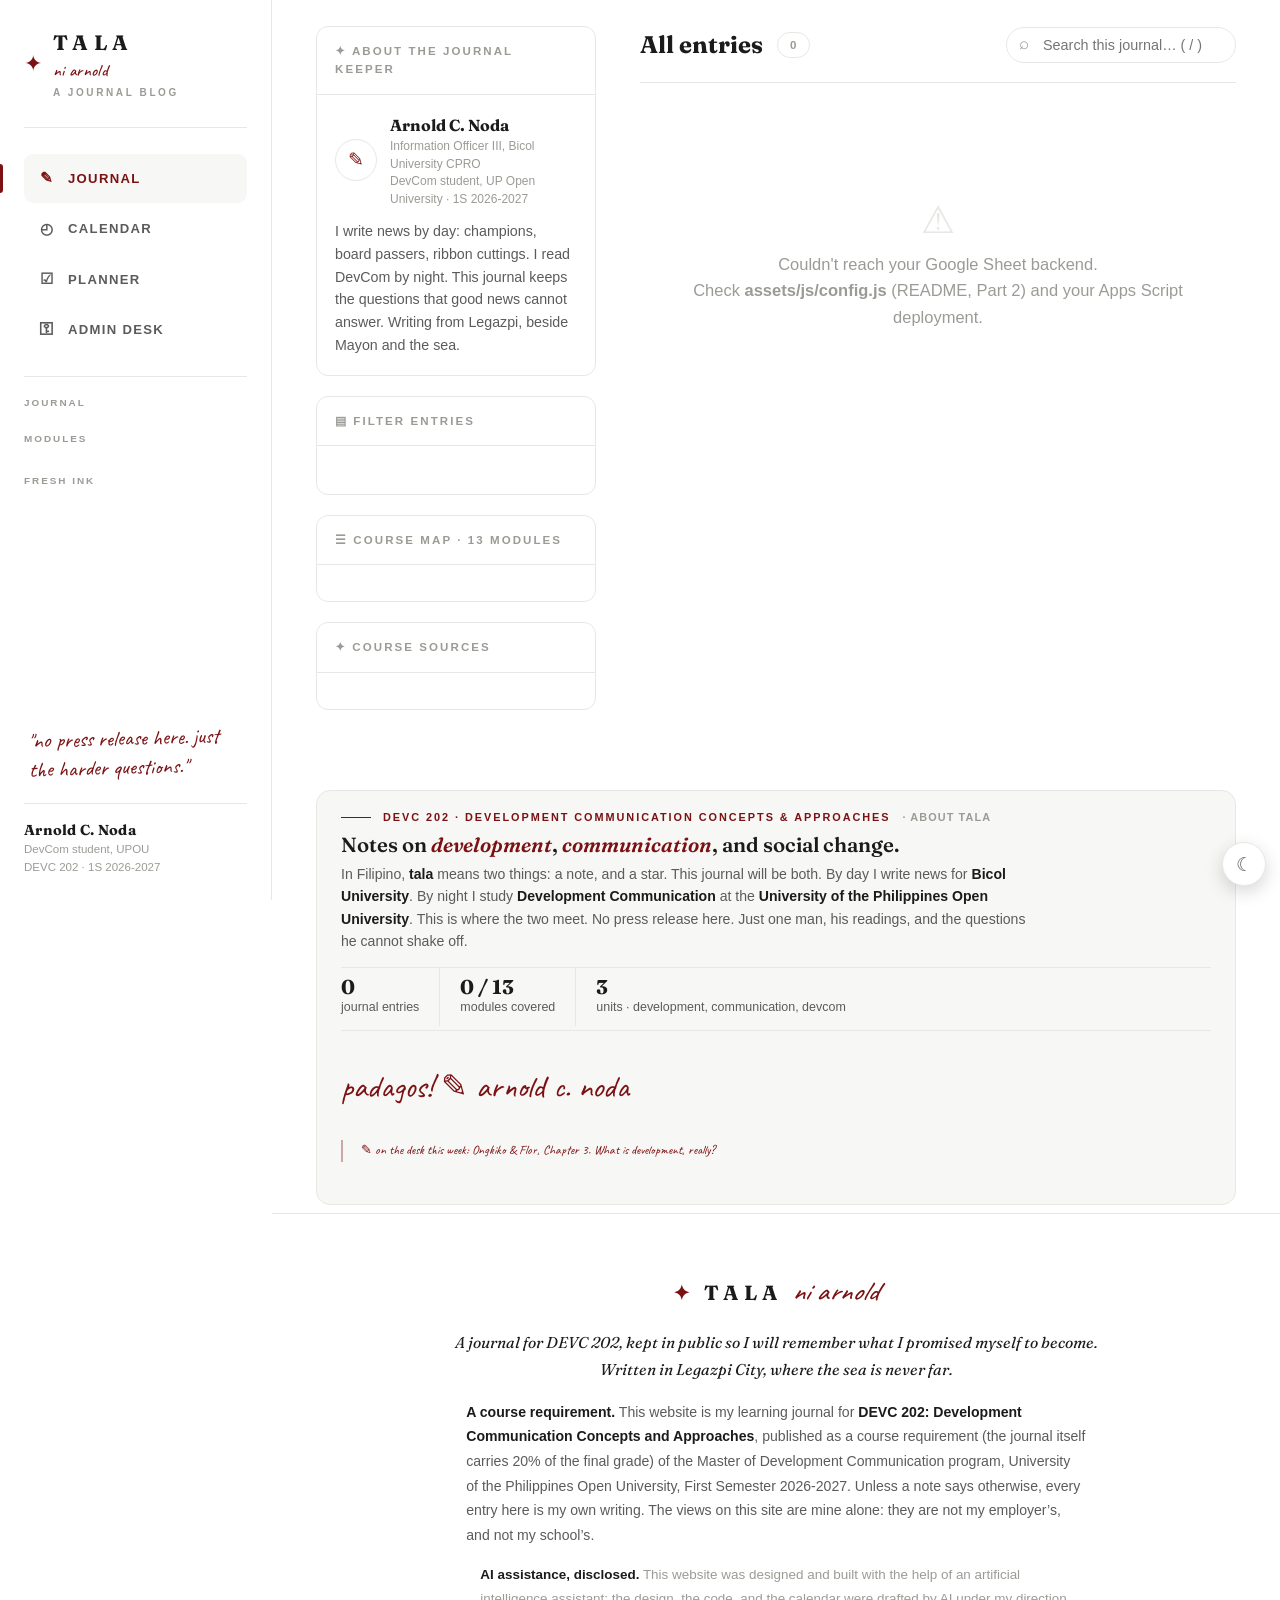
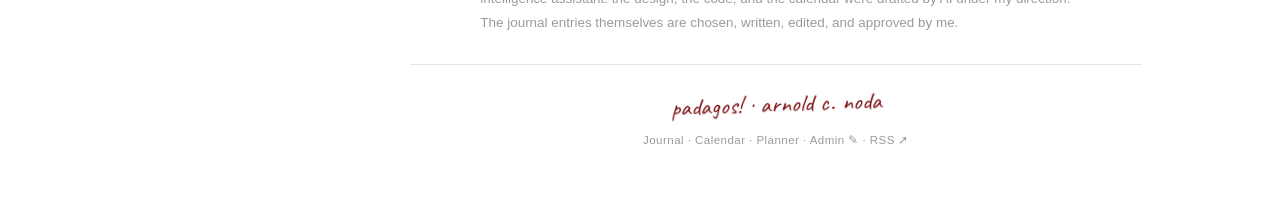
==== commit 57250581: "✦ v2.18 - link button, wider PDF split, digest removed" ====
--- a/index.html
+++ b/index.html
@@ -51,7 +51,6 @@
   <nav class="rail-nav">
     <a href="#/" data-view="journal" class="is-active"><span class="icon">✎</span> Journal</a>
     <a href="#/calendar" data-view="calendar"><span class="icon">◴</span> Calendar</a>
-    <a href="course.html"><span class="icon">✦</span> Course digest</a>
     <a href="planner.html"><span class="icon">☑</span> Planner</a>
     <a href="admin.html"><span class="icon">⚿</span> Admin desk</a>
   </nav>
@@ -209,15 +208,15 @@
       </p>
       <p class="fine-line ai" id="footer-ai">
         <strong>AI assistance, disclosed.</strong> This website was designed and built with the help of an
-        artificial intelligence assistant: the design, the code, the calendar, and the course digest were
-        drafted by AI under my direction. The journal entries themselves are chosen, written, edited, and
+        artificial intelligence assistant: the design, the code, and the calendar were drafted
+        by AI under my direction. The journal entries themselves are chosen, written, edited, and
         approved by me.
       </p>
       <div class="fine-legal">
         <span class="foot-sig">padagos! · arnold c. noda</span>
         <span class="fine-links">
           <a href="#/">Journal</a> · <a href="#/calendar">Calendar</a> ·
-          <a href="course.html">Digest</a> · <a href="planner.html">Planner</a> · <a href="admin.html">Admin ✎</a>
+          <a href="planner.html">Planner</a> · <a href="admin.html">Admin ✎</a>
           <a href="#" id="rss-link" class="hidden" target="_blank" rel="noopener">· RSS ➚</a>
         </span>
       </div>
--- a/assets/css/style.css
+++ b/assets/css/style.css
@@ -1532,9 +1532,13 @@
 
 /* scrollable PDF parked beside the entry text on wide screens */
 @media (min-width: 1040px) {
-  .reader-split { display: grid; grid-template-columns: minmax(0, 1.15fr) minmax(0, .85fr); gap: 26px; align-items: start; }
-  .reader-pdf { position: sticky; top: 14px; height: calc(100vh - 44px); }
-  .reader-pdf .pdf-embed { height: 100%; }
+  /* widen the reading page so the text keeps its measure while the PDF
+     soaks up the right-hand space (v2.18) */
+  .page--pdf { max-width: 1680px; padding: 0 28px; }
+  .reader-split { display: grid; grid-template-columns: minmax(0, 1.35fr) minmax(300px, .65fr); gap: 22px; align-items: start; min-width: 0; }
+  .reader-split > * { min-width: 0; }
+  .reader-pdf { position: sticky; top: 14px; height: calc(100vh - 44px); min-height: 480px; }
+  .reader-pdf .pdf-embed { height: 100%; border-radius: 12px; box-shadow: 0 10px 28px rgba(27, 27, 27, .08); }
 }
 
 /* extra-small phones */
